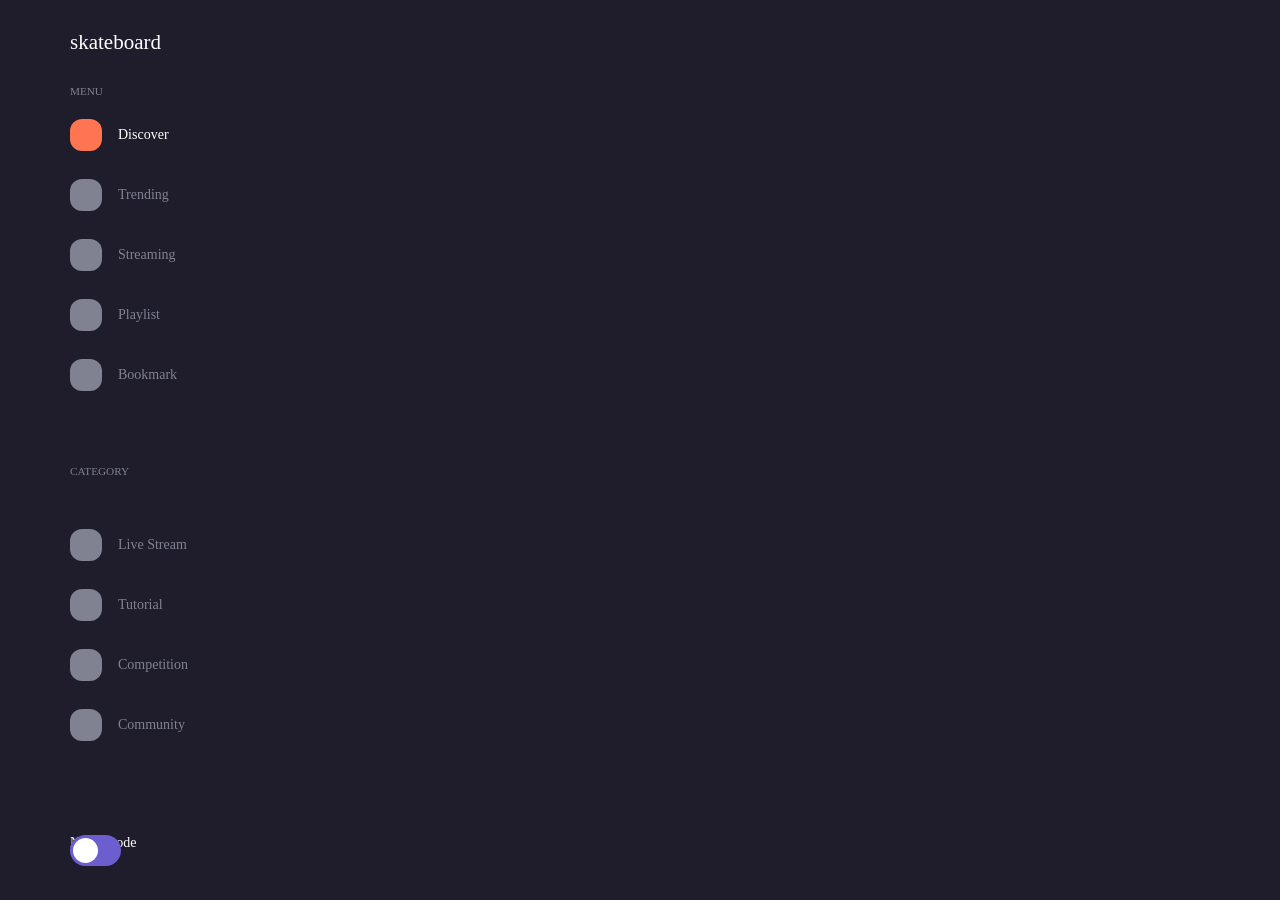
==== practic/index.html @ 8cd73511 "first commit" ====
<!DOCTYPE html>
<html lang="en">
<head>
    <meta charset="UTF-8">
    <meta name="viewport" content="width=device-width, initial-scale=1.0">
    <title>Document</title>
    <link rel="stylesheet" href="style.css">
</head>
<body>
    <div class="page">
        <div class="content">
            <div class="sidebar">
                <div class="sidebar__header">
                    <p>skateboard</p>
                </div>
                <div class="sidebar__list">
                    <div class="list">
                        <div class="list__header"><p>MENU</p></div>
                        <div class="list__bottom">
                            <div class="list__square">
                                <div class="bottom__square highlight"></div>
                                <div class="bottom__square"></div>
                                <div class="bottom__square"></div>
                                <div class="bottom__square"></div>
                                <div class="bottom__square"></div>
                            </div>
                            <ul class="bottom">
                                <dd class="bottom_highlight">Discover</dd>
                                <dd>Trending</dd>
                                <dd>Streaming</dd>
                                <dd>Playlist</dd>
                                <dd>Bookmark</dd>
                            </ul>
                        </div>
                        <div> <div class="list__line"></div></div>
                    </div>
                    <div class="list">
                        <div class="list__header"><p>CATEGORY</p></div>
                        <div class="list__bottom">
                            <div class="list__square">
                                <div class="bottom__square"></div>
                                <div class="bottom__square"></div>
                                <div class="bottom__square"></div>
                                <div class="bottom__square"></div>
                            </div>
                            <ul class="bottom">
                                <dd>Live Stream</dd>
                                <dd>Tutorial</dd>
                                <dd>Competition</dd>
                                <dd>Community</dd>
                            </ul>
                        </div>
                        <div></div>
                    </div>
                </div>
                <div class="sidebar__bottom">
                    <div class = 'toggle-switch'>
                        <label>
                            <input type = 'checkbox'>
                            <span class = 'slider'></span>
                        </label>
                    </div>
                    <div class="bottom__text">
                        <p>Night mode</p>
                    </div>
                </div>
            </div>
            <div class="mainContent">
            </div>
        </div>
    </div>
</body>
</html>
---- practic/style.css ----
*{
    box-sizing: border-box;
    margin: 0;
    padding: 0;
}

html{
    font-size: 14px;
}

body{
    background-color: #1F1D2B;
    color: white;
    font-family: Poppins;
}

.page{
    width: 100%;
    max-width: 1200px;
    margin-inline: auto;
    padding-inline: 30px;
    margin-top: 30px;
    
}

.content{
    display: grid;
    grid-template-columns: 160px 940px;
    column-gap: 100px;
}

.sidebar{
    width: 160px;
    display: grid;
    grid-template-rows: 1fr 720px 1fr;
    row-gap: 30px;
}

.sidebar__header{
    font-size: 1.5rem;
}

.sidebar__list{
    display: grid;
    grid-template-rows: 340px 340px;
    row-gap: 40px;
}

.list{
    display: grid;
    grid-template-rows: 20px 300px 20px;
    
}

.list__header{
    color: #808191;
    font-size: 0.8rem;
}

.list__bottom{
    display: flex;
    flex-direction: row;
    align-items: center;
    gap: 16px;
}

.bottom{
    display: flex;
    flex-direction: column;
    gap: 44px;
    color: #808191;
}

.list__square{
    display: flex;
    flex-direction: column;
    gap: 28px;
}

dd{
    height: 16px;
}

.bottom__square{
    width: 32px;
    height: 32px;
    background-color: #808191;
    border-radius: 12px;
}

.highlight{
    background-color:#FF7551 ;
}

.bottom_highlight{
    color: white;
}

.list__line{
    width: 20px;
    border-color: #808191 20px;
}

.sidebar__bottom{
    display: flex;
    flex-direction: column;
}

:root {
    --light: #6C5ECF;
    --dark:#FFFF;
    --link: #FFFF;
    --link-hover: #FFFF;
}
.toggle-switch {
    position: relative;
    width: 51px;
}
  
label {
    position: absolute;
    width: 100%;
    height: 31px;
    background-color: var(--light);
    border-radius: 40px;
    cursor: pointer;
}
  
input {
    position: absolute;
    display: none;
}
  
.slider {
    position: absolute;
    width: 100%;
    height: 100%;
    border-radius: 40px;
    transition: 0.3s;
}
  
input:checked ~ .slider {
    background-color: var(--light);
}
  
.slider::before {
    content: "";
    position: absolute;
    top: 3px;
    left: 3px;
    width: 25px;
    height: 25px;
    border-radius: 50%;
    background-color: var(--dark);
    transition: 0.3s;
}
  
input:checked ~ .slider::before {
    transform: translateX(20px);
    background-color: var(--dark);
    box-shadow: none;
}
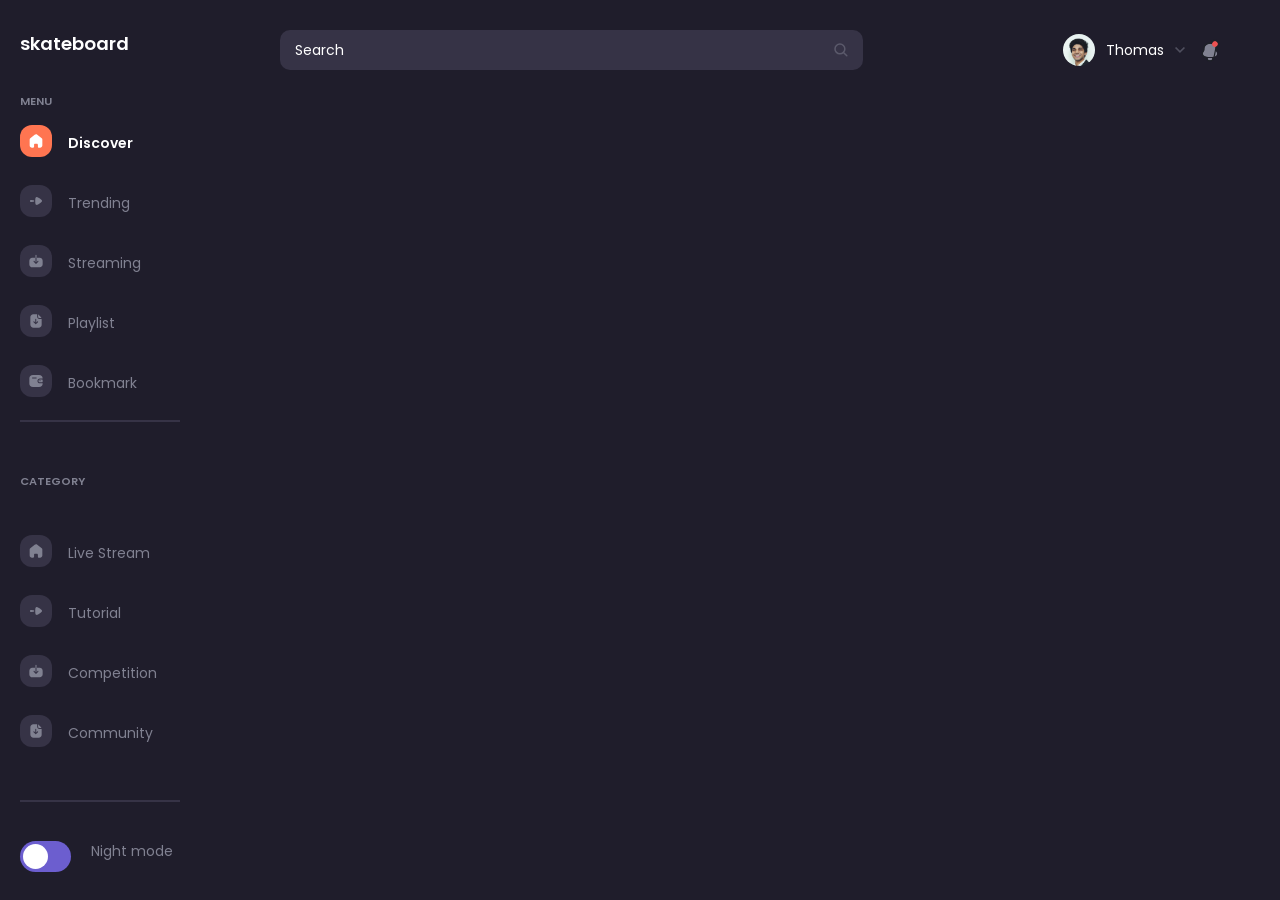
==== commit 94ab2a69: "update" ====
--- a/practic/index.html
+++ b/practic/index.html
@@ -5,6 +5,7 @@
     <meta name="viewport" content="width=device-width, initial-scale=1.0">
     <title>Document</title>
     <link rel="stylesheet" href="style.css">
+    
 </head>
 <body>
     <div class="page">
@@ -18,11 +19,26 @@
                         <div class="list__header"><p>MENU</p></div>
                         <div class="list__bottom">
                             <div class="list__square">
-                                <div class="bottom__square highlight"></div>
-                                <div class="bottom__square"></div>
-                                <div class="bottom__square"></div>
-                                <div class="bottom__square"></div>
-                                <div class="bottom__square"></div>
+                                <div class="bottom__square highlight">
+                                    <svg xmlns="http://www.w3.org/2000/svg" width="16" height="16" viewBox="0 0 16 16" fill="none">
+                                    <path d="M6.09299 13.8495V11.811C6.09299 11.2906 6.51792 10.8688 7.04209 10.8688L8.95821 10.8688C9.20993 10.8688 9.45134 10.968 9.62933 11.1447C9.80732 11.3214 9.90731 11.5611 9.90731 11.811V13.8495C9.90572 14.0658 9.99118 14.2738 10.1447 14.4273C10.2983 14.5809 10.5072 14.6672 10.7251 14.6672H12.0324C12.6429 14.6688 13.229 14.4291 13.6612 14.0011C14.0935 13.5731 14.3365 12.9919 14.3365 12.3858V6.57847C14.3365 6.08887 14.1178 5.62445 13.7395 5.31034L9.29248 1.78447C8.51891 1.16627 7.41054 1.18623 6.66006 1.83188L2.31447 5.31034C1.91829 5.61519 1.6815 6.08098 1.6698 6.57847V12.3799C1.6698 13.6431 2.70139 14.6672 3.97392 14.6672H5.25133C5.70395 14.6672 6.0718 14.3047 6.07508 13.8554L6.09299 13.8495Z" fill="white"/>
+                                    </svg></div>
+                                <div class="bottom__square">
+                                    <svg xmlns="http://www.w3.org/2000/svg" width="12" height="8" viewBox="0 0 12 8" fill="none">
+                                        <path fill-rule="evenodd" clip-rule="evenodd" d="M5.22647 4.0048L5.22748 4.24087C5.23559 5.17719 5.29203 6.01257 5.38937 6.54198C5.38937 6.55153 5.49556 7.07659 5.56319 7.25136C5.66937 7.50398 5.86137 7.71841 6.10209 7.85426C6.29482 7.9512 6.497 8.0004 6.70863 8.0004C6.87499 7.99269 7.14935 7.90897 7.34517 7.83878L7.50789 7.77642C8.5857 7.34829 10.646 5.94936 11.4351 5.09384L11.4933 5.03404L11.7529 4.75384C11.9166 4.53941 12.0031 4.27725 12.0031 3.99526C12.0031 3.74264 11.926 3.49002 11.7718 3.28588C11.7257 3.21973 11.6513 3.13488 11.5852 3.06319L11.3324 2.79866C10.4628 1.91754 8.57988 0.681617 7.60389 0.272106C7.60389 0.263294 6.99736 0.00994327 6.70863 0.000396729L6.67009 0.000396729C6.22718 0.000396729 5.81337 0.253013 5.60174 0.661311C5.54392 0.772932 5.48846 0.991585 5.44628 1.18362L5.37047 1.5462C5.28392 2.12928 5.22647 3.02371 5.22647 4.0048ZM1.00528 2.98817C0.451835 2.98817 0.00311279 3.44126 0.00311279 4.0001C0.00311279 4.55894 0.451835 5.01204 1.00528 5.01204L3.47143 4.79393C3.90561 4.79393 4.25761 4.43924 4.25761 4.0001C4.25761 3.5617 3.90561 3.20627 3.47143 3.20627L1.00528 2.98817Z" fill="#808191"/>
+                                    </svg>
+                                </div>
+                                <div class="bottom__square">
+                                    <svg xmlns="http://www.w3.org/2000/svg" width="16" height="16" viewBox="0 0 16 16" fill="none">
+                                        <path d="M7.48696 4.86051V2.18783C7.48696 1.90364 7.71362 1.66682 8.00029 1.66682C8.25696 1.66682 8.47441 1.86582 8.50887 2.11788L8.51362 2.18783V4.86051L11.7002 4.86071C13.2869 4.86071 14.5905 6.16001 14.6636 7.78043L14.6669 7.92422V11.2838C14.6669 12.9155 13.4087 14.255 11.8456 14.3302L11.7069 14.3335L4.29356 14.3335C2.70689 14.3335 1.40962 13.0407 1.33678 11.4143L1.33356 11.27L1.33356 7.91733C1.33356 6.28556 2.5855 4.93963 4.14822 4.86406L4.28689 4.86071L7.48689 4.86071V9.12897L6.42022 8.02748C6.22022 7.82095 5.89356 7.82095 5.69356 8.02748C5.59356 8.13075 5.54689 8.26843 5.54689 8.40612C5.54689 8.51076 5.57676 8.61981 5.6399 8.71211L5.69356 8.77787L7.63356 10.7881C7.72689 10.8913 7.86022 10.9464 8.00022 10.9464C8.11133 10.9464 8.22245 10.9082 8.31041 10.8357L8.36022 10.7881L10.3002 8.77787C10.5002 8.57134 10.5002 8.23401 10.3002 8.02748C10.1184 7.83973 9.8319 7.82266 9.63105 7.97628L9.57356 8.02748L8.51356 9.12897V4.86071L7.48696 4.86051Z" fill="#808191"/>
+                                        </svg>
+                                </div>
+                                <div class="bottom__square"><svg xmlns="http://www.w3.org/2000/svg" width="16" height="16" viewBox="0 0 16 16" fill="none">
+                                    <path fill-rule="evenodd" clip-rule="evenodd" d="M8.10546 11.094L9.99985 9.18069C10.1913 8.98069 10.1913 8.66736 9.99325 8.47403C9.80183 8.28069 9.4916 8.28069 9.30018 8.47403L8.25067 9.54069V6.32736C8.25067 6.04736 8.03285 5.82736 7.76222 5.82736C7.4916 5.82736 7.26717 6.04736 7.26717 6.32736V9.54069L6.21767 8.47403C6.02625 8.28069 5.71602 8.28069 5.5246 8.47403C5.33318 8.66736 5.33318 8.98069 5.5246 9.18069L7.41239 11.094C7.45859 11.1407 7.5114 11.174 7.5708 11.2007C7.63021 11.2274 7.69622 11.2407 7.76222 11.2407C7.82823 11.2407 7.88764 11.2274 7.94704 11.2007C8.00645 11.174 8.05925 11.1407 8.10546 11.094ZM12.8885 6.01777C13.0437 6.01598 13.2126 6.01403 13.3661 6.01403C13.5377 6.01403 13.6698 6.14736 13.6698 6.31403V11.674C13.6698 13.3274 12.3364 14.6674 10.6995 14.6674L5.45194 14.6674C3.72917 14.6674 2.33643 13.2607 2.33643 11.5274V4.3407C2.33643 2.68736 3.66316 1.33403 5.31332 1.33403L8.83808 1.33403C9.00309 1.33403 9.14171 1.47403 9.14171 1.6407V3.78736C9.14171 5.00736 10.1318 6.00736 11.3463 6.01403C11.6253 6.01403 11.8749 6.01615 12.0928 6.01799C12.2616 6.01943 12.4114 6.0207 12.541 6.0207C12.635 6.0207 12.7568 6.01929 12.8885 6.01777ZM13.0728 5.04477C12.5309 5.04677 11.8913 5.04477 11.4313 5.0401C10.7012 5.0401 10.0999 4.43277 10.0999 3.69543V1.9381C10.0999 1.65077 10.4451 1.5081 10.6418 1.71543C11.1503 2.24899 11.9289 3.06679 12.5868 3.7578C12.8529 4.03726 13.0992 4.29598 13.2999 4.50677C13.4926 4.70877 13.3514 5.0441 13.0728 5.04477Z" fill="#808191"/>
+                                    </svg></div>
+                                <div class="bottom__square"><svg xmlns="http://www.w3.org/2000/svg" width="16" height="16" viewBox="0 0 16 16" fill="none">
+                                    <path fill-rule="evenodd" clip-rule="evenodd" d="M11.8461 5.58767L14.6669 5.58767C14.6669 3.32286 13.3099 1.9998 11.0106 1.9998L4.98985 1.9998C2.69059 1.9998 1.33356 3.32286 1.33356 5.55878V10.4408C1.33356 12.6767 2.69059 13.9998 4.98985 13.9998L11.0106 13.9998C13.3099 13.9998 14.6669 12.6767 14.6669 10.4408V10.2328L11.8461 10.2328C10.537 10.2328 9.47578 9.19815 9.47578 7.9218C9.47578 6.64546 10.537 5.61078 11.8461 5.61078V5.58767ZM11.8449 6.58144L14.1679 6.58144C14.4428 6.58144 14.6656 6.79872 14.6656 7.06675V8.7538C14.6624 9.02053 14.4414 9.236 14.1679 9.23912L11.8982 9.23912C11.2355 9.24781 10.656 8.80541 10.5056 8.17604C10.4304 7.78536 10.536 7.38221 10.7944 7.07464C11.0527 6.76707 11.4372 6.58654 11.8449 6.58144ZM11.9486 8.35523H12.1679C12.4493 8.35523 12.6775 8.13277 12.6775 7.85836C12.6775 7.58394 12.4493 7.36149 12.1679 7.36149H11.9486C11.814 7.35994 11.6844 7.411 11.5886 7.50326C11.4929 7.59553 11.439 7.72133 11.439 7.85258C11.439 8.12794 11.6662 8.35206 11.9486 8.35523ZM4.49307 5.58804L8.25603 5.58804C8.53749 5.58804 8.76566 5.36559 8.76566 5.09117C8.76566 4.81676 8.53749 4.5943 8.25603 4.5943L4.49307 4.5943C4.21391 4.59428 3.98668 4.81324 3.98344 5.08539C3.98342 5.36076 4.21065 5.58488 4.49307 5.58804Z" fill="#808191"/>
+                                    </svg></div>
                             </div>
                             <ul class="bottom">
                                 <dd class="bottom_highlight">Discover</dd>
@@ -32,16 +48,25 @@
                                 <dd>Bookmark</dd>
                             </ul>
                         </div>
-                        <div> <div class="list__line"></div></div>
+                        <div><!-- line -->
+                            <div><hr color="#363346"></div></div>
                     </div>
-                    <div class="list">
+                    <div class="list lower">
                         <div class="list__header"><p>CATEGORY</p></div>
                         <div class="list__bottom">
                             <div class="list__square">
-                                <div class="bottom__square"></div>
-                                <div class="bottom__square"></div>
-                                <div class="bottom__square"></div>
-                                <div class="bottom__square"></div>
+                                <div class="bottom__square"><svg xmlns="http://www.w3.org/2000/svg" width="16" height="16" viewBox="0 0 16 16" fill="none">
+                                    <path d="M6.09299 13.8495V11.811C6.09299 11.2906 6.51792 10.8688 7.04209 10.8688L8.95821 10.8688C9.20993 10.8688 9.45134 10.968 9.62933 11.1447C9.80732 11.3214 9.90731 11.5611 9.90731 11.811V13.8495C9.90572 14.0658 9.99118 14.2738 10.1447 14.4274C10.2983 14.5809 10.5072 14.6672 10.7251 14.6672H12.0324C12.6429 14.6688 13.229 14.4291 13.6612 14.0011C14.0935 13.5731 14.3365 12.9919 14.3365 12.3858V6.57848C14.3365 6.08888 14.1178 5.62447 13.7395 5.31035L9.29248 1.78448C8.51891 1.16628 7.41054 1.18624 6.66006 1.83189L2.31447 5.31035C1.91829 5.61521 1.6815 6.081 1.6698 6.57848V12.3799C1.6698 13.6431 2.70139 14.6672 3.97392 14.6672H5.25133C5.70395 14.6672 6.0718 14.3047 6.07508 13.8554L6.09299 13.8495Z" fill="#808191"/>
+                                    </svg></div>
+                                <div class="bottom__square"><svg xmlns="http://www.w3.org/2000/svg" width="12" height="8" viewBox="0 0 12 8" fill="none">
+                                    <path fill-rule="evenodd" clip-rule="evenodd" d="M5.22647 4.00481L5.22748 4.24087C5.23559 5.17719 5.29203 6.01258 5.38937 6.54199C5.38937 6.55153 5.49556 7.07659 5.56319 7.25137C5.66937 7.50398 5.86137 7.71841 6.10209 7.85427C6.29482 7.9512 6.497 8.0004 6.70863 8.0004C6.87499 7.99269 7.14935 7.90898 7.34517 7.83879L7.50789 7.77643C8.5857 7.3483 10.646 5.94937 11.4351 5.09385L11.4933 5.03405L11.7529 4.75385C11.9166 4.53942 12.0031 4.27725 12.0031 3.99526C12.0031 3.74265 11.926 3.49003 11.7718 3.28588C11.7257 3.21974 11.6513 3.13489 11.5852 3.0632L11.3324 2.79866C10.4628 1.91755 8.57988 0.681625 7.60389 0.272114C7.60389 0.263301 6.99736 0.0099509 6.70863 0.000404358L6.67009 0.000404358C6.22718 0.000404358 5.81337 0.25302 5.60174 0.661319C5.54392 0.77294 5.48846 0.991592 5.44628 1.18362L5.37047 1.54621C5.28392 2.12928 5.22647 3.02372 5.22647 4.00481ZM1.00528 2.98818C0.451835 2.98818 0.00311279 3.44127 0.00311279 4.00011C0.00311279 4.55895 0.451835 5.01204 1.00528 5.01204L3.47143 4.79394C3.90561 4.79394 4.25761 4.43925 4.25761 4.00011C4.25761 3.5617 3.90561 3.20628 3.47143 3.20628L1.00528 2.98818Z" fill="#808191"/>
+                                    </svg></div>
+                                <div class="bottom__square"><svg xmlns="http://www.w3.org/2000/svg" width="16" height="16" viewBox="0 0 16 16" fill="none">
+                                    <path d="M7.48696 4.86051V2.18783C7.48696 1.90364 7.71362 1.66682 8.00029 1.66682C8.25696 1.66682 8.47441 1.86582 8.50887 2.11788L8.51362 2.18783V4.86051L11.7002 4.86071C13.2869 4.86071 14.5905 6.16001 14.6636 7.78043L14.6669 7.92422V11.2838C14.6669 12.9155 13.4087 14.255 11.8456 14.3302L11.7069 14.3335L4.29356 14.3335C2.70689 14.3335 1.40962 13.0407 1.33678 11.4143L1.33356 11.27L1.33356 7.91733C1.33356 6.28556 2.5855 4.93963 4.14822 4.86406L4.28689 4.86071L7.48689 4.86071V9.12897L6.42022 8.02748C6.22022 7.82095 5.89356 7.82095 5.69356 8.02748C5.59356 8.13075 5.54689 8.26843 5.54689 8.40612C5.54689 8.51076 5.57676 8.61981 5.6399 8.71211L5.69356 8.77787L7.63356 10.7881C7.72689 10.8913 7.86022 10.9464 8.00022 10.9464C8.11133 10.9464 8.22245 10.9082 8.31041 10.8357L8.36022 10.7881L10.3002 8.77787C10.5002 8.57134 10.5002 8.23401 10.3002 8.02748C10.1184 7.83973 9.8319 7.82266 9.63105 7.97628L9.57356 8.02748L8.51356 9.12897V4.86071L7.48696 4.86051Z" fill="#808191"/>
+                                    </svg></div>
+                                <div class="bottom__square"><svg xmlns="http://www.w3.org/2000/svg" width="16" height="16" viewBox="0 0 16 16" fill="none">
+                                    <path fill-rule="evenodd" clip-rule="evenodd" d="M8.10546 11.094L9.99985 9.18069C10.1913 8.98069 10.1913 8.66736 9.99325 8.47403C9.80183 8.28069 9.4916 8.28069 9.30018 8.47403L8.25067 9.54069V6.32736C8.25067 6.04736 8.03285 5.82736 7.76222 5.82736C7.4916 5.82736 7.26717 6.04736 7.26717 6.32736V9.54069L6.21767 8.47403C6.02625 8.28069 5.71602 8.28069 5.5246 8.47403C5.33318 8.66736 5.33318 8.98069 5.5246 9.18069L7.41239 11.094C7.45859 11.1407 7.5114 11.174 7.5708 11.2007C7.63021 11.2274 7.69622 11.2407 7.76222 11.2407C7.82823 11.2407 7.88764 11.2274 7.94704 11.2007C8.00645 11.174 8.05925 11.1407 8.10546 11.094ZM12.8885 6.01777C13.0437 6.01598 13.2126 6.01403 13.3661 6.01403C13.5377 6.01403 13.6698 6.14736 13.6698 6.31403V11.674C13.6698 13.3274 12.3364 14.6674 10.6995 14.6674L5.45194 14.6674C3.72917 14.6674 2.33643 13.2607 2.33643 11.5274V4.3407C2.33643 2.68736 3.66316 1.33403 5.31332 1.33403L8.83808 1.33403C9.00309 1.33403 9.14171 1.47403 9.14171 1.6407V3.78736C9.14171 5.00736 10.1318 6.00736 11.3463 6.01403C11.6253 6.01403 11.8749 6.01615 12.0928 6.01799C12.2616 6.01943 12.4114 6.0207 12.541 6.0207C12.635 6.0207 12.7568 6.01929 12.8885 6.01777ZM13.0728 5.04477C12.5309 5.04677 11.8913 5.04477 11.4313 5.0401C10.7012 5.0401 10.0999 4.43277 10.0999 3.69543V1.9381C10.0999 1.65077 10.4451 1.5081 10.6418 1.71543C11.1503 2.24899 11.9289 3.06679 12.5868 3.7578C12.8529 4.03726 13.0992 4.29598 13.2999 4.50677C13.4926 4.70877 13.3514 5.0441 13.0728 5.04477Z" fill="#808191"/>
+                                    </svg></div>
                             </div>
                             <ul class="bottom">
                                 <dd>Live Stream</dd>
@@ -50,7 +75,10 @@
                                 <dd>Community</dd>
                             </ul>
                         </div>
-                        <div></div>
+                        <div>
+                            <!-- line -->
+                            <div><hr color="#363346"></div>
+                        </div>
                     </div>
                 </div>
                 <div class="sidebar__bottom">
@@ -66,6 +94,51 @@
                 </div>
             </div>
             <div class="mainContent">
+                <header>
+                    <div class="header__search">
+                        <p>Search</p>
+                        <svg xmlns="http://www.w3.org/2000/svg" width="14" height="14" viewBox="0 0 14 14" fill="none">
+                            <g opacity="0.5">
+                              <path fill-rule="evenodd" clip-rule="evenodd" d="M5.91314 10.8263C8.6266 10.8263 10.8263 8.6266 10.8263 5.91314C10.8263 3.19969 8.6266 1 5.91314 1C3.19969 1 1 3.19969 1 5.91314C1 8.6266 3.19969 10.8263 5.91314 10.8263Z" stroke="#808191" stroke-width="1.5" stroke-linecap="round" stroke-linejoin="round"/>
+                              <path d="M9.7193 9.71889L12.8074 12.807" stroke="#808191" stroke-width="1.5" stroke-linecap="round" stroke-linejoin="round"/>
+                            </g>
+                        </svg>
+                    </div>
+                    <div class="header__profile">
+                        <svg class="header__face" xmlns="http://www.w3.org/2000/svg" xmlns:xlink="http://www.w3.org/1999/xlink" width="32" height="32" viewBox="0 0 32 32" fill="none">
+                            <path d="M0 0H33V32H0V0Z" fill="url(#pattern0)"/>
+                            <defs>
+                            <pattern id="pattern0" patternContentUnits="objectBoundingBox" width="1" height="1">
+                            <use xlink:href="#image0_43_83" transform="matrix(0.0045483 0 0 0.00469043 -1.6072 -0.25)"/>
+                            </pattern>
+                            <image id="image0_43_83" width="800" height="533" xlink:href="[data-uri]"/>
+                            </defs>
+                        </svg>
+
+                        <div class="profile__name">
+
+                            <p>Thomas</p>
+    
+                            <svg xmlns="http://www.w3.org/2000/svg" width="20" height="20" viewBox="0 0 20 20" fill="none">
+                                <g opacity="0.5">
+                                <path d="M9.99997 13.0942L15.0083 8.08584L13.8308 6.90668L9.99997 10.74L6.16997 6.90668L4.99164 8.08501L9.99997 13.0942Z" fill="#808191"/>
+                                </g>
+                            </svg>
+
+                        </div>
+
+                        <svg width="19" height="23" viewBox="0 0 19 23" fill="none" xmlns="http://www.w3.org/2000/svg">
+                            <path d="M14.5892 10.3303C14.5892 11.3769 14.8659 11.9938 15.4746 12.7047C15.9359 13.2284 16.0834 13.9007 16.0834 14.63C16.0834 15.3585 15.844 16.0501 15.3645 16.6116C14.7367 17.2847 13.8513 17.7144 12.9477 17.7891C11.6383 17.9008 10.3281 17.9948 9.00043 17.9948C7.67197 17.9948 6.36256 17.9385 5.05315 17.7891C4.14873 17.7144 3.26337 17.2847 2.63641 16.6116C2.15687 16.0501 1.91669 15.3585 1.91669 14.63C1.91669 13.9007 2.06494 13.2284 2.52543 12.7047C3.15322 11.9938 3.41162 11.3769 3.41162 10.3303V9.97525C3.41162 8.57361 3.76113 7.65709 4.48085 6.75988C5.55091 5.45141 7.26615 4.66666 8.96316 4.66666H9.0377C10.7712 4.66666 12.5419 5.48918 13.5937 6.85388C14.2762 7.73263 14.5892 8.61054 14.5892 9.97525V10.3303Z" fill="#808191"/>
+                            <path d="M6.5614 19.7174C6.5614 19.2977 6.94652 19.1055 7.30266 19.0233C7.71925 18.9351 10.2577 18.9351 10.6743 19.0233C11.0305 19.1055 11.4156 19.2977 11.4156 19.7174C11.3949 20.1169 11.1605 20.4711 10.8367 20.696C10.4168 21.0233 9.92397 21.2306 9.40882 21.3053C9.12391 21.3423 8.84397 21.3431 8.569 21.3053C8.05302 21.2306 7.56023 21.0233 7.14115 20.6952C6.81649 20.4711 6.58211 20.1169 6.5614 19.7174Z" fill="#808191"/>
+                            <path d="M17 5C17 6.65685 15.6569 8 14 8C12.3432 8 11 6.65685 11 5C11 3.34315 12.3432 2 14 2C15.6569 2 17 3.34315 17 5Z" fill="#EC5252"/>
+                            <path d="M15.0308 8.45025C16.5167 8.00697 17.6 6.62999 17.6 5C17.6 3.01177 15.9882 1.4 14 1.4C12.2743 1.4 10.8321 2.61431 10.4814 4.23511C10.0063 4.12431 9.52062 4.06666 9.0377 4.06666H8.96316C7.0932 4.06666 5.2048 4.92685 4.01639 6.38005L4.01637 6.38003L4.01282 6.38444C3.20386 7.39291 2.81162 8.44334 2.81162 9.97525V10.3303C2.81162 10.8034 2.75329 11.1422 2.64357 11.4289C2.53393 11.7155 2.35902 11.9867 2.07569 12.3075L2.07483 12.3085C1.47903 12.9861 1.31669 13.8274 1.31669 14.63C1.31669 15.4939 1.6031 16.3256 2.18016 17.0013L2.18855 17.0111L2.19736 17.0205C2.92314 17.7998 3.94306 18.297 4.9941 18.3863C5.6099 18.4564 6.22479 18.5062 6.84038 18.5395C6.7013 18.5946 6.55796 18.6696 6.42745 18.7723C6.16885 18.9758 5.9614 19.292 5.9614 19.7174V19.7329L5.96221 19.7484C5.99393 20.3605 6.34427 20.868 6.7849 21.1782C7.28452 21.5656 7.87038 21.8104 8.48303 21.8992L8.48736 21.8998C8.81857 21.9452 9.15202 21.9436 9.48594 21.9004L9.48595 21.9004L9.49492 21.8991C10.1073 21.8103 10.693 21.5652 11.1931 21.1789C11.6322 20.8684 11.983 20.361 12.0148 19.7484L12.0156 19.7329V19.7174C12.0156 19.292 11.8081 18.9758 11.5495 18.7723C11.4094 18.662 11.2545 18.5837 11.1059 18.5276C11.7412 18.4902 12.3719 18.4404 12.9984 18.387M15.0308 8.45025L12.9984 18.387M15.0308 8.45025C15.1378 8.9059 15.1892 9.40563 15.1892 9.97525V10.3303C15.1892 10.7989 15.2509 11.1376 15.3629 11.4261C15.4752 11.7152 15.6515 11.9884 15.9279 12.3115L15.0308 8.45025ZM12.9984 18.387C12.998 18.387 12.9976 18.3871 12.9972 18.3871L12.9477 17.7892L12.9987 18.387C12.9986 18.387 12.9985 18.387 12.9984 18.387Z" stroke="#1E2127" stroke-width="1.2"/>
+                        </svg>
+                            
+                    </div>
+                </header>
+                <div class="imgContent">
+
+                </div>
             </div>
         </div>
     </div>
--- a/practic/style.css
+++ b/practic/style.css
@@ -1,7 +1,10 @@
+@import url('https://fonts.googleapis.com/css2?family=Poppins:wght@400;600&display=swap');
+
 *{
     box-sizing: border-box;
     margin: 0;
     padding: 0;
+
 }
 
 html{
@@ -17,10 +20,8 @@
 .page{
     width: 100%;
     max-width: 1200px;
-    margin-inline: auto;
-    padding-inline: 30px;
+    margin-inline: 20px;
     margin-top: 30px;
-    
 }
 
 .content{
@@ -34,10 +35,11 @@
     display: grid;
     grid-template-rows: 1fr 720px 1fr;
     row-gap: 30px;
+    font-weight: 600;
 }
 
 .sidebar__header{
-    font-size: 1.5rem;
+    font-size: 1.3rem;
 }
 
 .sidebar__list{
@@ -49,7 +51,7 @@
 .list{
     display: grid;
     grid-template-rows: 20px 300px 20px;
-    
+    align-items: center;
 }
 
 .list__header{
@@ -69,6 +71,7 @@
     flex-direction: column;
     gap: 44px;
     color: #808191;
+    font-weight: 400;
 }
 
 .list__square{
@@ -79,13 +82,17 @@
 
 dd{
     height: 16px;
+    font-weight: 400;
 }
 
 .bottom__square{
     width: 32px;
     height: 32px;
-    background-color: #808191;
+    background-color: #363346;
     border-radius: 12px;
+    display: flex;
+    align-items: center;
+    justify-content: space-around;
 }
 
 .highlight{
@@ -94,6 +101,7 @@
 
 .bottom_highlight{
     color: white;
+    font-weight: 600;
 }
 
 .list__line{
@@ -102,8 +110,9 @@
 }
 
 .sidebar__bottom{
-    display: flex;
-    flex-direction: column;
+    height: 31px;
+    display: flex;
+    column-gap: 20px;
 }
 
 :root {
@@ -160,4 +169,56 @@
     background-color: var(--dark);
     box-shadow: none;
 }
-  +
+.bottom__text{
+    font-weight: 400;
+    color: #808191;
+    height: 14px;
+}
+
+.bottom__line{
+    color: #808191;
+}
+
+.mainContent{
+    display: grid;
+    grid-template-rows: 40px auto;
+    column-gap: 40px;
+}
+
+header{
+    height: 40px;
+    display: flex;
+    flex-direction: row;
+    justify-content: space-between;
+}
+
+.header__search{
+    background-color: #363346;
+    border-radius: 10px;
+    width: 62%;
+    height: 100%;
+    display: flex;
+    flex-direction: row;
+    align-items: center;
+    justify-content: space-between;
+    padding-left: 15px;
+    padding-right: 15px;
+}
+
+.header__profile{
+    display: flex;
+    flex-direction: row;
+    align-items: center;
+    column-gap: 11px;
+}
+
+.header__face{
+    border-radius: 50%;
+}
+
+.profile__name{
+    display: flex;
+    flex-direction: row;
+    gap: 6px;
+}
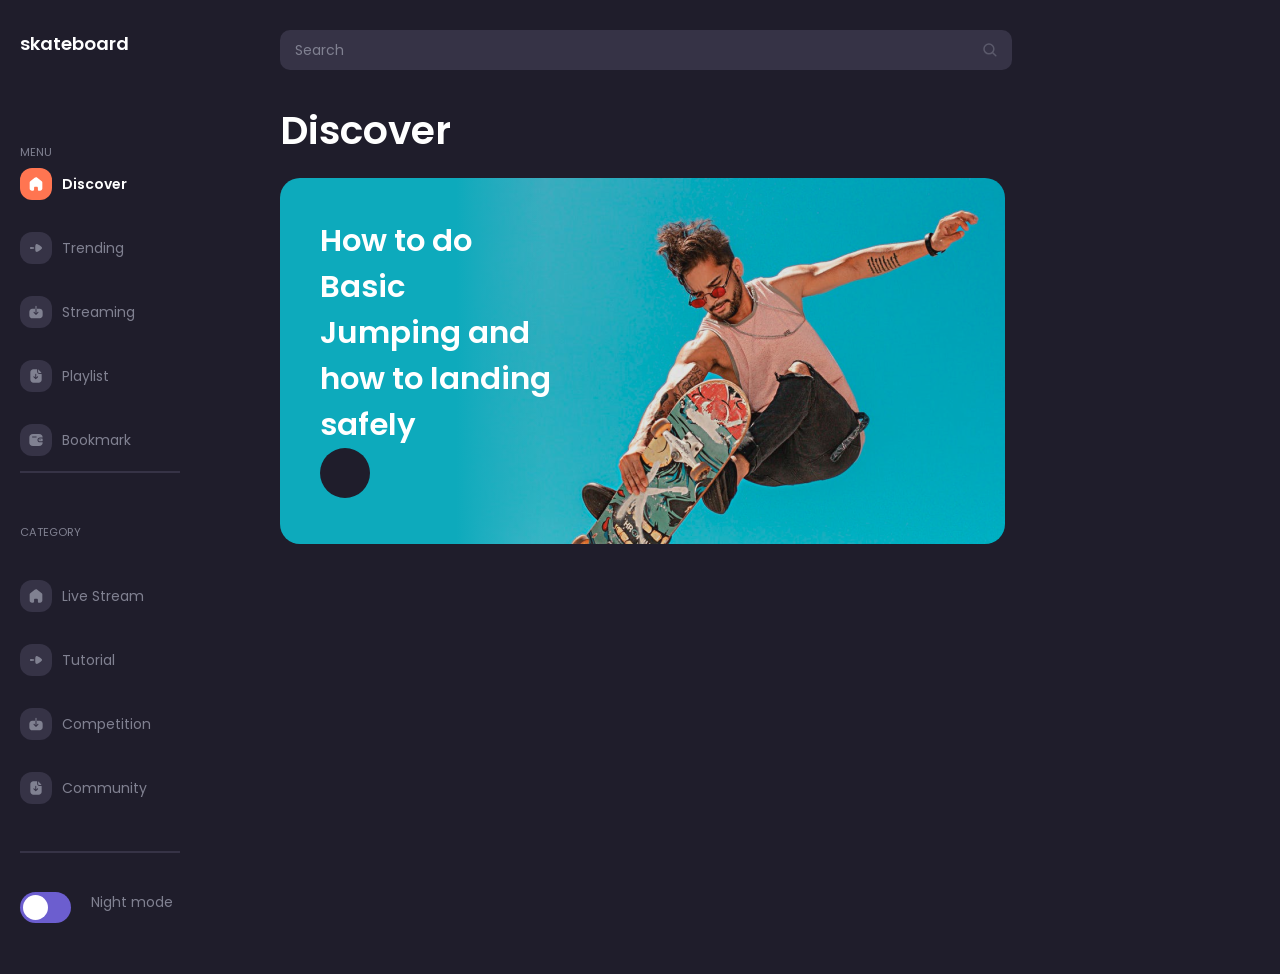
==== commit f9446123: "add card content" ====
--- a/practic/index.html
+++ b/practic/index.html
@@ -12,40 +12,48 @@
         <div class="content">
             <div class="sidebar">
                 <div class="sidebar__header">
-                    <p>skateboard</p>
+                    <p class="text_title">skateboard</p>
                 </div>
                 <div class="sidebar__list">
                     <div class="list">
                         <div class="list__header"><p>MENU</p></div>
                         <div class="list__bottom">
-                            <div class="list__square">
-                                <div class="bottom__square highlight">
+                            <ul class="bottom">
+                                <li class="bottom_square">
+                                    <div class="square highlight">
                                     <svg xmlns="http://www.w3.org/2000/svg" width="16" height="16" viewBox="0 0 16 16" fill="none">
                                     <path d="M6.09299 13.8495V11.811C6.09299 11.2906 6.51792 10.8688 7.04209 10.8688L8.95821 10.8688C9.20993 10.8688 9.45134 10.968 9.62933 11.1447C9.80732 11.3214 9.90731 11.5611 9.90731 11.811V13.8495C9.90572 14.0658 9.99118 14.2738 10.1447 14.4273C10.2983 14.5809 10.5072 14.6672 10.7251 14.6672H12.0324C12.6429 14.6688 13.229 14.4291 13.6612 14.0011C14.0935 13.5731 14.3365 12.9919 14.3365 12.3858V6.57847C14.3365 6.08887 14.1178 5.62445 13.7395 5.31034L9.29248 1.78447C8.51891 1.16627 7.41054 1.18623 6.66006 1.83188L2.31447 5.31034C1.91829 5.61519 1.6815 6.08098 1.6698 6.57847V12.3799C1.6698 13.6431 2.70139 14.6672 3.97392 14.6672H5.25133C5.70395 14.6672 6.0718 14.3047 6.07508 13.8554L6.09299 13.8495Z" fill="white"/>
                                     </svg></div>
-                                <div class="bottom__square">
-                                    <svg xmlns="http://www.w3.org/2000/svg" width="12" height="8" viewBox="0 0 12 8" fill="none">
-                                        <path fill-rule="evenodd" clip-rule="evenodd" d="M5.22647 4.0048L5.22748 4.24087C5.23559 5.17719 5.29203 6.01257 5.38937 6.54198C5.38937 6.55153 5.49556 7.07659 5.56319 7.25136C5.66937 7.50398 5.86137 7.71841 6.10209 7.85426C6.29482 7.9512 6.497 8.0004 6.70863 8.0004C6.87499 7.99269 7.14935 7.90897 7.34517 7.83878L7.50789 7.77642C8.5857 7.34829 10.646 5.94936 11.4351 5.09384L11.4933 5.03404L11.7529 4.75384C11.9166 4.53941 12.0031 4.27725 12.0031 3.99526C12.0031 3.74264 11.926 3.49002 11.7718 3.28588C11.7257 3.21973 11.6513 3.13488 11.5852 3.06319L11.3324 2.79866C10.4628 1.91754 8.57988 0.681617 7.60389 0.272106C7.60389 0.263294 6.99736 0.00994327 6.70863 0.000396729L6.67009 0.000396729C6.22718 0.000396729 5.81337 0.253013 5.60174 0.661311C5.54392 0.772932 5.48846 0.991585 5.44628 1.18362L5.37047 1.5462C5.28392 2.12928 5.22647 3.02371 5.22647 4.0048ZM1.00528 2.98817C0.451835 2.98817 0.00311279 3.44126 0.00311279 4.0001C0.00311279 4.55894 0.451835 5.01204 1.00528 5.01204L3.47143 4.79393C3.90561 4.79393 4.25761 4.43924 4.25761 4.0001C4.25761 3.5617 3.90561 3.20627 3.47143 3.20627L1.00528 2.98817Z" fill="#808191"/>
-                                    </svg>
-                                </div>
-                                <div class="bottom__square">
-                                    <svg xmlns="http://www.w3.org/2000/svg" width="16" height="16" viewBox="0 0 16 16" fill="none">
-                                        <path d="M7.48696 4.86051V2.18783C7.48696 1.90364 7.71362 1.66682 8.00029 1.66682C8.25696 1.66682 8.47441 1.86582 8.50887 2.11788L8.51362 2.18783V4.86051L11.7002 4.86071C13.2869 4.86071 14.5905 6.16001 14.6636 7.78043L14.6669 7.92422V11.2838C14.6669 12.9155 13.4087 14.255 11.8456 14.3302L11.7069 14.3335L4.29356 14.3335C2.70689 14.3335 1.40962 13.0407 1.33678 11.4143L1.33356 11.27L1.33356 7.91733C1.33356 6.28556 2.5855 4.93963 4.14822 4.86406L4.28689 4.86071L7.48689 4.86071V9.12897L6.42022 8.02748C6.22022 7.82095 5.89356 7.82095 5.69356 8.02748C5.59356 8.13075 5.54689 8.26843 5.54689 8.40612C5.54689 8.51076 5.57676 8.61981 5.6399 8.71211L5.69356 8.77787L7.63356 10.7881C7.72689 10.8913 7.86022 10.9464 8.00022 10.9464C8.11133 10.9464 8.22245 10.9082 8.31041 10.8357L8.36022 10.7881L10.3002 8.77787C10.5002 8.57134 10.5002 8.23401 10.3002 8.02748C10.1184 7.83973 9.8319 7.82266 9.63105 7.97628L9.57356 8.02748L8.51356 9.12897V4.86071L7.48696 4.86051Z" fill="#808191"/>
+                                    <p class="text_title">Discover</p>
+                                </li>
+                                <li class="bottom_square">
+                                    <div class="square">
+                                        <svg xmlns="http://www.w3.org/2000/svg" width="12" height="8" viewBox="0 0 12 8" fill="none">
+                                            <path fill-rule="evenodd" clip-rule="evenodd" d="M5.22647 4.0048L5.22748 4.24087C5.23559 5.17719 5.29203 6.01257 5.38937 6.54198C5.38937 6.55153 5.49556 7.07659 5.56319 7.25136C5.66937 7.50398 5.86137 7.71841 6.10209 7.85426C6.29482 7.9512 6.497 8.0004 6.70863 8.0004C6.87499 7.99269 7.14935 7.90897 7.34517 7.83878L7.50789 7.77642C8.5857 7.34829 10.646 5.94936 11.4351 5.09384L11.4933 5.03404L11.7529 4.75384C11.9166 4.53941 12.0031 4.27725 12.0031 3.99526C12.0031 3.74264 11.926 3.49002 11.7718 3.28588C11.7257 3.21973 11.6513 3.13488 11.5852 3.06319L11.3324 2.79866C10.4628 1.91754 8.57988 0.681617 7.60389 0.272106C7.60389 0.263294 6.99736 0.00994327 6.70863 0.000396729L6.67009 0.000396729C6.22718 0.000396729 5.81337 0.253013 5.60174 0.661311C5.54392 0.772932 5.48846 0.991585 5.44628 1.18362L5.37047 1.5462C5.28392 2.12928 5.22647 3.02371 5.22647 4.0048ZM1.00528 2.98817C0.451835 2.98817 0.00311279 3.44126 0.00311279 4.0001C0.00311279 4.55894 0.451835 5.01204 1.00528 5.01204L3.47143 4.79393C3.90561 4.79393 4.25761 4.43924 4.25761 4.0001C4.25761 3.5617 3.90561 3.20627 3.47143 3.20627L1.00528 2.98817Z" fill="#808191"/>
                                         </svg>
-                                </div>
-                                <div class="bottom__square"><svg xmlns="http://www.w3.org/2000/svg" width="16" height="16" viewBox="0 0 16 16" fill="none">
-                                    <path fill-rule="evenodd" clip-rule="evenodd" d="M8.10546 11.094L9.99985 9.18069C10.1913 8.98069 10.1913 8.66736 9.99325 8.47403C9.80183 8.28069 9.4916 8.28069 9.30018 8.47403L8.25067 9.54069V6.32736C8.25067 6.04736 8.03285 5.82736 7.76222 5.82736C7.4916 5.82736 7.26717 6.04736 7.26717 6.32736V9.54069L6.21767 8.47403C6.02625 8.28069 5.71602 8.28069 5.5246 8.47403C5.33318 8.66736 5.33318 8.98069 5.5246 9.18069L7.41239 11.094C7.45859 11.1407 7.5114 11.174 7.5708 11.2007C7.63021 11.2274 7.69622 11.2407 7.76222 11.2407C7.82823 11.2407 7.88764 11.2274 7.94704 11.2007C8.00645 11.174 8.05925 11.1407 8.10546 11.094ZM12.8885 6.01777C13.0437 6.01598 13.2126 6.01403 13.3661 6.01403C13.5377 6.01403 13.6698 6.14736 13.6698 6.31403V11.674C13.6698 13.3274 12.3364 14.6674 10.6995 14.6674L5.45194 14.6674C3.72917 14.6674 2.33643 13.2607 2.33643 11.5274V4.3407C2.33643 2.68736 3.66316 1.33403 5.31332 1.33403L8.83808 1.33403C9.00309 1.33403 9.14171 1.47403 9.14171 1.6407V3.78736C9.14171 5.00736 10.1318 6.00736 11.3463 6.01403C11.6253 6.01403 11.8749 6.01615 12.0928 6.01799C12.2616 6.01943 12.4114 6.0207 12.541 6.0207C12.635 6.0207 12.7568 6.01929 12.8885 6.01777ZM13.0728 5.04477C12.5309 5.04677 11.8913 5.04477 11.4313 5.0401C10.7012 5.0401 10.0999 4.43277 10.0999 3.69543V1.9381C10.0999 1.65077 10.4451 1.5081 10.6418 1.71543C11.1503 2.24899 11.9289 3.06679 12.5868 3.7578C12.8529 4.03726 13.0992 4.29598 13.2999 4.50677C13.4926 4.70877 13.3514 5.0441 13.0728 5.04477Z" fill="#808191"/>
-                                    </svg></div>
-                                <div class="bottom__square"><svg xmlns="http://www.w3.org/2000/svg" width="16" height="16" viewBox="0 0 16 16" fill="none">
-                                    <path fill-rule="evenodd" clip-rule="evenodd" d="M11.8461 5.58767L14.6669 5.58767C14.6669 3.32286 13.3099 1.9998 11.0106 1.9998L4.98985 1.9998C2.69059 1.9998 1.33356 3.32286 1.33356 5.55878V10.4408C1.33356 12.6767 2.69059 13.9998 4.98985 13.9998L11.0106 13.9998C13.3099 13.9998 14.6669 12.6767 14.6669 10.4408V10.2328L11.8461 10.2328C10.537 10.2328 9.47578 9.19815 9.47578 7.9218C9.47578 6.64546 10.537 5.61078 11.8461 5.61078V5.58767ZM11.8449 6.58144L14.1679 6.58144C14.4428 6.58144 14.6656 6.79872 14.6656 7.06675V8.7538C14.6624 9.02053 14.4414 9.236 14.1679 9.23912L11.8982 9.23912C11.2355 9.24781 10.656 8.80541 10.5056 8.17604C10.4304 7.78536 10.536 7.38221 10.7944 7.07464C11.0527 6.76707 11.4372 6.58654 11.8449 6.58144ZM11.9486 8.35523H12.1679C12.4493 8.35523 12.6775 8.13277 12.6775 7.85836C12.6775 7.58394 12.4493 7.36149 12.1679 7.36149H11.9486C11.814 7.35994 11.6844 7.411 11.5886 7.50326C11.4929 7.59553 11.439 7.72133 11.439 7.85258C11.439 8.12794 11.6662 8.35206 11.9486 8.35523ZM4.49307 5.58804L8.25603 5.58804C8.53749 5.58804 8.76566 5.36559 8.76566 5.09117C8.76566 4.81676 8.53749 4.5943 8.25603 4.5943L4.49307 4.5943C4.21391 4.59428 3.98668 4.81324 3.98344 5.08539C3.98342 5.36076 4.21065 5.58488 4.49307 5.58804Z" fill="#808191"/>
-                                    </svg></div>
-                            </div>
-                            <ul class="bottom">
-                                <dd class="bottom_highlight">Discover</dd>
-                                <dd>Trending</dd>
-                                <dd>Streaming</dd>
-                                <dd>Playlist</dd>
-                                <dd>Bookmark</dd>
+                                    </div>
+                                    <p>Trending</p>
+                                </li>
+                                <li class="bottom_square">
+                                    <div class="square">
+                                        <svg xmlns="http://www.w3.org/2000/svg" width="16" height="16" viewBox="0 0 16 16" fill="none">
+                                            <path d="M7.48696 4.86051V2.18783C7.48696 1.90364 7.71362 1.66682 8.00029 1.66682C8.25696 1.66682 8.47441 1.86582 8.50887 2.11788L8.51362 2.18783V4.86051L11.7002 4.86071C13.2869 4.86071 14.5905 6.16001 14.6636 7.78043L14.6669 7.92422V11.2838C14.6669 12.9155 13.4087 14.255 11.8456 14.3302L11.7069 14.3335L4.29356 14.3335C2.70689 14.3335 1.40962 13.0407 1.33678 11.4143L1.33356 11.27L1.33356 7.91733C1.33356 6.28556 2.5855 4.93963 4.14822 4.86406L4.28689 4.86071L7.48689 4.86071V9.12897L6.42022 8.02748C6.22022 7.82095 5.89356 7.82095 5.69356 8.02748C5.59356 8.13075 5.54689 8.26843 5.54689 8.40612C5.54689 8.51076 5.57676 8.61981 5.6399 8.71211L5.69356 8.77787L7.63356 10.7881C7.72689 10.8913 7.86022 10.9464 8.00022 10.9464C8.11133 10.9464 8.22245 10.9082 8.31041 10.8357L8.36022 10.7881L10.3002 8.77787C10.5002 8.57134 10.5002 8.23401 10.3002 8.02748C10.1184 7.83973 9.8319 7.82266 9.63105 7.97628L9.57356 8.02748L8.51356 9.12897V4.86071L7.48696 4.86051Z" fill="#808191"/>
+                                            </svg>
+                                    </div>
+                                    <p>Streaming</p>
+                                </li>
+                                <li class="bottom_square">
+                                    <div class="square"><svg xmlns="http://www.w3.org/2000/svg" width="16" height="16" viewBox="0 0 16 16" fill="none">
+                                        <path fill-rule="evenodd" clip-rule="evenodd" d="M8.10546 11.094L9.99985 9.18069C10.1913 8.98069 10.1913 8.66736 9.99325 8.47403C9.80183 8.28069 9.4916 8.28069 9.30018 8.47403L8.25067 9.54069V6.32736C8.25067 6.04736 8.03285 5.82736 7.76222 5.82736C7.4916 5.82736 7.26717 6.04736 7.26717 6.32736V9.54069L6.21767 8.47403C6.02625 8.28069 5.71602 8.28069 5.5246 8.47403C5.33318 8.66736 5.33318 8.98069 5.5246 9.18069L7.41239 11.094C7.45859 11.1407 7.5114 11.174 7.5708 11.2007C7.63021 11.2274 7.69622 11.2407 7.76222 11.2407C7.82823 11.2407 7.88764 11.2274 7.94704 11.2007C8.00645 11.174 8.05925 11.1407 8.10546 11.094ZM12.8885 6.01777C13.0437 6.01598 13.2126 6.01403 13.3661 6.01403C13.5377 6.01403 13.6698 6.14736 13.6698 6.31403V11.674C13.6698 13.3274 12.3364 14.6674 10.6995 14.6674L5.45194 14.6674C3.72917 14.6674 2.33643 13.2607 2.33643 11.5274V4.3407C2.33643 2.68736 3.66316 1.33403 5.31332 1.33403L8.83808 1.33403C9.00309 1.33403 9.14171 1.47403 9.14171 1.6407V3.78736C9.14171 5.00736 10.1318 6.00736 11.3463 6.01403C11.6253 6.01403 11.8749 6.01615 12.0928 6.01799C12.2616 6.01943 12.4114 6.0207 12.541 6.0207C12.635 6.0207 12.7568 6.01929 12.8885 6.01777ZM13.0728 5.04477C12.5309 5.04677 11.8913 5.04477 11.4313 5.0401C10.7012 5.0401 10.0999 4.43277 10.0999 3.69543V1.9381C10.0999 1.65077 10.4451 1.5081 10.6418 1.71543C11.1503 2.24899 11.9289 3.06679 12.5868 3.7578C12.8529 4.03726 13.0992 4.29598 13.2999 4.50677C13.4926 4.70877 13.3514 5.0441 13.0728 5.04477Z" fill="#808191"/>
+                                        </svg></div>
+                                    <p>Playlist</p>
+                                    </li>
+                                <li class="bottom_square">
+                                    <div class="square"><svg xmlns="http://www.w3.org/2000/svg" width="16" height="16" viewBox="0 0 16 16" fill="none">
+                                        <path fill-rule="evenodd" clip-rule="evenodd" d="M11.8461 5.58767L14.6669 5.58767C14.6669 3.32286 13.3099 1.9998 11.0106 1.9998L4.98985 1.9998C2.69059 1.9998 1.33356 3.32286 1.33356 5.55878V10.4408C1.33356 12.6767 2.69059 13.9998 4.98985 13.9998L11.0106 13.9998C13.3099 13.9998 14.6669 12.6767 14.6669 10.4408V10.2328L11.8461 10.2328C10.537 10.2328 9.47578 9.19815 9.47578 7.9218C9.47578 6.64546 10.537 5.61078 11.8461 5.61078V5.58767ZM11.8449 6.58144L14.1679 6.58144C14.4428 6.58144 14.6656 6.79872 14.6656 7.06675V8.7538C14.6624 9.02053 14.4414 9.236 14.1679 9.23912L11.8982 9.23912C11.2355 9.24781 10.656 8.80541 10.5056 8.17604C10.4304 7.78536 10.536 7.38221 10.7944 7.07464C11.0527 6.76707 11.4372 6.58654 11.8449 6.58144ZM11.9486 8.35523H12.1679C12.4493 8.35523 12.6775 8.13277 12.6775 7.85836C12.6775 7.58394 12.4493 7.36149 12.1679 7.36149H11.9486C11.814 7.35994 11.6844 7.411 11.5886 7.50326C11.4929 7.59553 11.439 7.72133 11.439 7.85258C11.439 8.12794 11.6662 8.35206 11.9486 8.35523ZM4.49307 5.58804L8.25603 5.58804C8.53749 5.58804 8.76566 5.36559 8.76566 5.09117C8.76566 4.81676 8.53749 4.5943 8.25603 4.5943L4.49307 4.5943C4.21391 4.59428 3.98668 4.81324 3.98344 5.08539C3.98342 5.36076 4.21065 5.58488 4.49307 5.58804Z" fill="#808191"/>
+                                        </svg></div>
+                                    <p>Bookmark</p>
+                                    </li>
                             </ul>
                         </div>
                         <div><!-- line -->
@@ -54,25 +62,31 @@
                     <div class="list lower">
                         <div class="list__header"><p>CATEGORY</p></div>
                         <div class="list__bottom">
-                            <div class="list__square">
-                                <div class="bottom__square"><svg xmlns="http://www.w3.org/2000/svg" width="16" height="16" viewBox="0 0 16 16" fill="none">
-                                    <path d="M6.09299 13.8495V11.811C6.09299 11.2906 6.51792 10.8688 7.04209 10.8688L8.95821 10.8688C9.20993 10.8688 9.45134 10.968 9.62933 11.1447C9.80732 11.3214 9.90731 11.5611 9.90731 11.811V13.8495C9.90572 14.0658 9.99118 14.2738 10.1447 14.4274C10.2983 14.5809 10.5072 14.6672 10.7251 14.6672H12.0324C12.6429 14.6688 13.229 14.4291 13.6612 14.0011C14.0935 13.5731 14.3365 12.9919 14.3365 12.3858V6.57848C14.3365 6.08888 14.1178 5.62447 13.7395 5.31035L9.29248 1.78448C8.51891 1.16628 7.41054 1.18624 6.66006 1.83189L2.31447 5.31035C1.91829 5.61521 1.6815 6.081 1.6698 6.57848V12.3799C1.6698 13.6431 2.70139 14.6672 3.97392 14.6672H5.25133C5.70395 14.6672 6.0718 14.3047 6.07508 13.8554L6.09299 13.8495Z" fill="#808191"/>
-                                    </svg></div>
-                                <div class="bottom__square"><svg xmlns="http://www.w3.org/2000/svg" width="12" height="8" viewBox="0 0 12 8" fill="none">
-                                    <path fill-rule="evenodd" clip-rule="evenodd" d="M5.22647 4.00481L5.22748 4.24087C5.23559 5.17719 5.29203 6.01258 5.38937 6.54199C5.38937 6.55153 5.49556 7.07659 5.56319 7.25137C5.66937 7.50398 5.86137 7.71841 6.10209 7.85427C6.29482 7.9512 6.497 8.0004 6.70863 8.0004C6.87499 7.99269 7.14935 7.90898 7.34517 7.83879L7.50789 7.77643C8.5857 7.3483 10.646 5.94937 11.4351 5.09385L11.4933 5.03405L11.7529 4.75385C11.9166 4.53942 12.0031 4.27725 12.0031 3.99526C12.0031 3.74265 11.926 3.49003 11.7718 3.28588C11.7257 3.21974 11.6513 3.13489 11.5852 3.0632L11.3324 2.79866C10.4628 1.91755 8.57988 0.681625 7.60389 0.272114C7.60389 0.263301 6.99736 0.0099509 6.70863 0.000404358L6.67009 0.000404358C6.22718 0.000404358 5.81337 0.25302 5.60174 0.661319C5.54392 0.77294 5.48846 0.991592 5.44628 1.18362L5.37047 1.54621C5.28392 2.12928 5.22647 3.02372 5.22647 4.00481ZM1.00528 2.98818C0.451835 2.98818 0.00311279 3.44127 0.00311279 4.00011C0.00311279 4.55895 0.451835 5.01204 1.00528 5.01204L3.47143 4.79394C3.90561 4.79394 4.25761 4.43925 4.25761 4.00011C4.25761 3.5617 3.90561 3.20628 3.47143 3.20628L1.00528 2.98818Z" fill="#808191"/>
-                                    </svg></div>
-                                <div class="bottom__square"><svg xmlns="http://www.w3.org/2000/svg" width="16" height="16" viewBox="0 0 16 16" fill="none">
-                                    <path d="M7.48696 4.86051V2.18783C7.48696 1.90364 7.71362 1.66682 8.00029 1.66682C8.25696 1.66682 8.47441 1.86582 8.50887 2.11788L8.51362 2.18783V4.86051L11.7002 4.86071C13.2869 4.86071 14.5905 6.16001 14.6636 7.78043L14.6669 7.92422V11.2838C14.6669 12.9155 13.4087 14.255 11.8456 14.3302L11.7069 14.3335L4.29356 14.3335C2.70689 14.3335 1.40962 13.0407 1.33678 11.4143L1.33356 11.27L1.33356 7.91733C1.33356 6.28556 2.5855 4.93963 4.14822 4.86406L4.28689 4.86071L7.48689 4.86071V9.12897L6.42022 8.02748C6.22022 7.82095 5.89356 7.82095 5.69356 8.02748C5.59356 8.13075 5.54689 8.26843 5.54689 8.40612C5.54689 8.51076 5.57676 8.61981 5.6399 8.71211L5.69356 8.77787L7.63356 10.7881C7.72689 10.8913 7.86022 10.9464 8.00022 10.9464C8.11133 10.9464 8.22245 10.9082 8.31041 10.8357L8.36022 10.7881L10.3002 8.77787C10.5002 8.57134 10.5002 8.23401 10.3002 8.02748C10.1184 7.83973 9.8319 7.82266 9.63105 7.97628L9.57356 8.02748L8.51356 9.12897V4.86071L7.48696 4.86051Z" fill="#808191"/>
-                                    </svg></div>
-                                <div class="bottom__square"><svg xmlns="http://www.w3.org/2000/svg" width="16" height="16" viewBox="0 0 16 16" fill="none">
-                                    <path fill-rule="evenodd" clip-rule="evenodd" d="M8.10546 11.094L9.99985 9.18069C10.1913 8.98069 10.1913 8.66736 9.99325 8.47403C9.80183 8.28069 9.4916 8.28069 9.30018 8.47403L8.25067 9.54069V6.32736C8.25067 6.04736 8.03285 5.82736 7.76222 5.82736C7.4916 5.82736 7.26717 6.04736 7.26717 6.32736V9.54069L6.21767 8.47403C6.02625 8.28069 5.71602 8.28069 5.5246 8.47403C5.33318 8.66736 5.33318 8.98069 5.5246 9.18069L7.41239 11.094C7.45859 11.1407 7.5114 11.174 7.5708 11.2007C7.63021 11.2274 7.69622 11.2407 7.76222 11.2407C7.82823 11.2407 7.88764 11.2274 7.94704 11.2007C8.00645 11.174 8.05925 11.1407 8.10546 11.094ZM12.8885 6.01777C13.0437 6.01598 13.2126 6.01403 13.3661 6.01403C13.5377 6.01403 13.6698 6.14736 13.6698 6.31403V11.674C13.6698 13.3274 12.3364 14.6674 10.6995 14.6674L5.45194 14.6674C3.72917 14.6674 2.33643 13.2607 2.33643 11.5274V4.3407C2.33643 2.68736 3.66316 1.33403 5.31332 1.33403L8.83808 1.33403C9.00309 1.33403 9.14171 1.47403 9.14171 1.6407V3.78736C9.14171 5.00736 10.1318 6.00736 11.3463 6.01403C11.6253 6.01403 11.8749 6.01615 12.0928 6.01799C12.2616 6.01943 12.4114 6.0207 12.541 6.0207C12.635 6.0207 12.7568 6.01929 12.8885 6.01777ZM13.0728 5.04477C12.5309 5.04677 11.8913 5.04477 11.4313 5.0401C10.7012 5.0401 10.0999 4.43277 10.0999 3.69543V1.9381C10.0999 1.65077 10.4451 1.5081 10.6418 1.71543C11.1503 2.24899 11.9289 3.06679 12.5868 3.7578C12.8529 4.03726 13.0992 4.29598 13.2999 4.50677C13.4926 4.70877 13.3514 5.0441 13.0728 5.04477Z" fill="#808191"/>
-                                    </svg></div>
-                            </div>
                             <ul class="bottom">
-                                <dd>Live Stream</dd>
-                                <dd>Tutorial</dd>
-                                <dd>Competition</dd>
-                                <dd>Community</dd>
+                                <li class="bottom_square">
+                                    <div class="square"><svg xmlns="http://www.w3.org/2000/svg" width="16" height="16" viewBox="0 0 16 16" fill="none">
+                                        <path d="M6.09299 13.8495V11.811C6.09299 11.2906 6.51792 10.8688 7.04209 10.8688L8.95821 10.8688C9.20993 10.8688 9.45134 10.968 9.62933 11.1447C9.80732 11.3214 9.90731 11.5611 9.90731 11.811V13.8495C9.90572 14.0658 9.99118 14.2738 10.1447 14.4274C10.2983 14.5809 10.5072 14.6672 10.7251 14.6672H12.0324C12.6429 14.6688 13.229 14.4291 13.6612 14.0011C14.0935 13.5731 14.3365 12.9919 14.3365 12.3858V6.57848C14.3365 6.08888 14.1178 5.62447 13.7395 5.31035L9.29248 1.78448C8.51891 1.16628 7.41054 1.18624 6.66006 1.83189L2.31447 5.31035C1.91829 5.61521 1.6815 6.081 1.6698 6.57848V12.3799C1.6698 13.6431 2.70139 14.6672 3.97392 14.6672H5.25133C5.70395 14.6672 6.0718 14.3047 6.07508 13.8554L6.09299 13.8495Z" fill="#808191"/>
+                                        </svg></div>
+                                    <p>Live Stream</p>
+                                    </li>
+                                <li class="bottom_square">
+                                    <div class="square"><svg xmlns="http://www.w3.org/2000/svg" width="12" height="8" viewBox="0 0 12 8" fill="none">
+                                        <path fill-rule="evenodd" clip-rule="evenodd" d="M5.22647 4.00481L5.22748 4.24087C5.23559 5.17719 5.29203 6.01258 5.38937 6.54199C5.38937 6.55153 5.49556 7.07659 5.56319 7.25137C5.66937 7.50398 5.86137 7.71841 6.10209 7.85427C6.29482 7.9512 6.497 8.0004 6.70863 8.0004C6.87499 7.99269 7.14935 7.90898 7.34517 7.83879L7.50789 7.77643C8.5857 7.3483 10.646 5.94937 11.4351 5.09385L11.4933 5.03405L11.7529 4.75385C11.9166 4.53942 12.0031 4.27725 12.0031 3.99526C12.0031 3.74265 11.926 3.49003 11.7718 3.28588C11.7257 3.21974 11.6513 3.13489 11.5852 3.0632L11.3324 2.79866C10.4628 1.91755 8.57988 0.681625 7.60389 0.272114C7.60389 0.263301 6.99736 0.0099509 6.70863 0.000404358L6.67009 0.000404358C6.22718 0.000404358 5.81337 0.25302 5.60174 0.661319C5.54392 0.77294 5.48846 0.991592 5.44628 1.18362L5.37047 1.54621C5.28392 2.12928 5.22647 3.02372 5.22647 4.00481ZM1.00528 2.98818C0.451835 2.98818 0.00311279 3.44127 0.00311279 4.00011C0.00311279 4.55895 0.451835 5.01204 1.00528 5.01204L3.47143 4.79394C3.90561 4.79394 4.25761 4.43925 4.25761 4.00011C4.25761 3.5617 3.90561 3.20628 3.47143 3.20628L1.00528 2.98818Z" fill="#808191"/>
+                                        </svg></div>
+                                    <p>Tutorial</p>
+                                    </li>
+                                <li class="bottom_square">
+                                    <div class="square"><svg xmlns="http://www.w3.org/2000/svg" width="16" height="16" viewBox="0 0 16 16" fill="none">
+                                        <path d="M7.48696 4.86051V2.18783C7.48696 1.90364 7.71362 1.66682 8.00029 1.66682C8.25696 1.66682 8.47441 1.86582 8.50887 2.11788L8.51362 2.18783V4.86051L11.7002 4.86071C13.2869 4.86071 14.5905 6.16001 14.6636 7.78043L14.6669 7.92422V11.2838C14.6669 12.9155 13.4087 14.255 11.8456 14.3302L11.7069 14.3335L4.29356 14.3335C2.70689 14.3335 1.40962 13.0407 1.33678 11.4143L1.33356 11.27L1.33356 7.91733C1.33356 6.28556 2.5855 4.93963 4.14822 4.86406L4.28689 4.86071L7.48689 4.86071V9.12897L6.42022 8.02748C6.22022 7.82095 5.89356 7.82095 5.69356 8.02748C5.59356 8.13075 5.54689 8.26843 5.54689 8.40612C5.54689 8.51076 5.57676 8.61981 5.6399 8.71211L5.69356 8.77787L7.63356 10.7881C7.72689 10.8913 7.86022 10.9464 8.00022 10.9464C8.11133 10.9464 8.22245 10.9082 8.31041 10.8357L8.36022 10.7881L10.3002 8.77787C10.5002 8.57134 10.5002 8.23401 10.3002 8.02748C10.1184 7.83973 9.8319 7.82266 9.63105 7.97628L9.57356 8.02748L8.51356 9.12897V4.86071L7.48696 4.86051Z" fill="#808191"/>
+                                        </svg></div>
+                                    <p>Competition</p>
+                                    </li>
+                                <li class="bottom_square">
+                                    <div class="square"><svg xmlns="http://www.w3.org/2000/svg" width="16" height="16" viewBox="0 0 16 16" fill="none">
+                                        <path fill-rule="evenodd" clip-rule="evenodd" d="M8.10546 11.094L9.99985 9.18069C10.1913 8.98069 10.1913 8.66736 9.99325 8.47403C9.80183 8.28069 9.4916 8.28069 9.30018 8.47403L8.25067 9.54069V6.32736C8.25067 6.04736 8.03285 5.82736 7.76222 5.82736C7.4916 5.82736 7.26717 6.04736 7.26717 6.32736V9.54069L6.21767 8.47403C6.02625 8.28069 5.71602 8.28069 5.5246 8.47403C5.33318 8.66736 5.33318 8.98069 5.5246 9.18069L7.41239 11.094C7.45859 11.1407 7.5114 11.174 7.5708 11.2007C7.63021 11.2274 7.69622 11.2407 7.76222 11.2407C7.82823 11.2407 7.88764 11.2274 7.94704 11.2007C8.00645 11.174 8.05925 11.1407 8.10546 11.094ZM12.8885 6.01777C13.0437 6.01598 13.2126 6.01403 13.3661 6.01403C13.5377 6.01403 13.6698 6.14736 13.6698 6.31403V11.674C13.6698 13.3274 12.3364 14.6674 10.6995 14.6674L5.45194 14.6674C3.72917 14.6674 2.33643 13.2607 2.33643 11.5274V4.3407C2.33643 2.68736 3.66316 1.33403 5.31332 1.33403L8.83808 1.33403C9.00309 1.33403 9.14171 1.47403 9.14171 1.6407V3.78736C9.14171 5.00736 10.1318 6.00736 11.3463 6.01403C11.6253 6.01403 11.8749 6.01615 12.0928 6.01799C12.2616 6.01943 12.4114 6.0207 12.541 6.0207C12.635 6.0207 12.7568 6.01929 12.8885 6.01777ZM13.0728 5.04477C12.5309 5.04677 11.8913 5.04477 11.4313 5.0401C10.7012 5.0401 10.0999 4.43277 10.0999 3.69543V1.9381C10.0999 1.65077 10.4451 1.5081 10.6418 1.71543C11.1503 2.24899 11.9289 3.06679 12.5868 3.7578C12.8529 4.03726 13.0992 4.29598 13.2999 4.50677C13.4926 4.70877 13.3514 5.0441 13.0728 5.04477Z" fill="#808191"/>
+                                        </svg></div>
+                                    <p>Community</p>
+                                    </li>
                             </ul>
                         </div>
                         <div>
@@ -117,7 +131,7 @@
 
                         <div class="profile__name">
 
-                            <p>Thomas</p>
+                            <p class="text_title regular">Thomas</p>
     
                             <svg xmlns="http://www.w3.org/2000/svg" width="20" height="20" viewBox="0 0 20 20" fill="none">
                                 <g opacity="0.5">
@@ -137,7 +151,44 @@
                     </div>
                 </header>
                 <div class="imgContent">
+                   <div class="content__header">
+                    <p class="text_title">Discover</p>
+                   </div>
+                   <div class="content__cards">
+                    <div class="card_upper">
+                        <div class="card_big">
+                            <div class="card__bacground">
+                                <img class="cardImage" src="./image/image 1.png" alt="">
+                                <div class="rectangle"></div>
+                            </div>
+                            <div class="card__text">
+                                <p class="text_title ">How to do
+                                    Basic Jumping
+                                    and how to
+                                    landing safely
+                                </p>
+                                <div class="text_small">
+                                    <div class="face">
+                                        
+                                    </div>
+                                </div>
+                            </div>
+                        </div>
+                        <div class="card_small">
+                            <div class="textInCard">
 
+                            </div>
+                        </div>
+                    </div>
+                    <div class="cardLower_content">
+                        <div class="card__text">
+
+                        </div>
+                        <div class="card_lower">
+
+                        </div>
+                    </div>
+                   </div>
                 </div>
             </div>
         </div>
--- a/practic/style.css
+++ b/practic/style.css
@@ -13,20 +13,24 @@
 
 body{
     background-color: #1F1D2B;
-    color: white;
+}
+
+p{
     font-family: Poppins;
+    color: #808191;
+    font-weight: 400;
 }
 
 .page{
     width: 100%;
-    max-width: 1200px;
+    max-width: 1440px;
     margin-inline: 20px;
     margin-top: 30px;
 }
 
 .content{
     display: grid;
-    grid-template-columns: 160px 940px;
+    grid-template-columns: 160px 1180px;
     column-gap: 100px;
 }
 
@@ -38,6 +42,11 @@
     font-weight: 600;
 }
 
+.text_title{
+    color: white;
+    font-weight: 600;
+}
+
 .sidebar__header{
     font-size: 1.3rem;
 }
@@ -59,17 +68,10 @@
     font-size: 0.8rem;
 }
 
-.list__bottom{
-    display: flex;
-    flex-direction: row;
-    align-items: center;
-    gap: 16px;
-}
-
 .bottom{
     display: flex;
     flex-direction: column;
-    gap: 44px;
+    gap: 32px;
     color: #808191;
     font-weight: 400;
 }
@@ -80,12 +82,12 @@
     gap: 28px;
 }
 
-dd{
-    height: 16px;
-    font-weight: 400;
-}
-
-.bottom__square{
+li{
+    height: 32px;
+    font-weight: 400;
+}
+
+.square{
     width: 32px;
     height: 32px;
     background-color: #363346;
@@ -93,15 +95,20 @@
     display: flex;
     align-items: center;
     justify-content: space-around;
+    cursor: pointer;
 }
 
 .highlight{
     background-color:#FF7551 ;
 }
 
-.bottom_highlight{
-    color: white;
-    font-weight: 600;
+
+.bottom_square{
+    font-weight: 600;
+    display: flex;
+    flex-direction: row;
+    gap: 10px;
+    align-items: center;
 }
 
 .list__line{
@@ -112,7 +119,7 @@
 .sidebar__bottom{
     height: 31px;
     display: flex;
-    column-gap: 20px;
+    gap: 20px;
 }
 
 :root {
@@ -183,7 +190,7 @@
 .mainContent{
     display: grid;
     grid-template-rows: 40px auto;
-    column-gap: 40px;
+    row-gap: 40px;
 }
 
 header{
@@ -221,4 +228,68 @@
     display: flex;
     flex-direction: row;
     gap: 6px;
+}
+
+.regular{
+    font-weight: 400;
+}
+
+.imgContent{
+    display: grid;
+    grid-template-rows: 40px 796px;
+    row-gap: 28px;
+    align-items: center;
+}
+
+.content__header{
+    font-size: 2.8rem;
+    font-weight: 600;
+}
+
+.content__cards{
+    display: grid;
+    grid-template-rows: 366px 369px;
+    row-gap: 61px;
+}
+
+.card_upper{
+    display: flex;
+}
+
+.card_big{
+    width: 725px;
+    height: 366px;
+    border-radius: 20px;
+    overflow: hidden;
+    position: relative;
+}
+
+.cardImage{
+    position: absolute;
+    right: 0;
+}
+
+.rectangle{
+    width: 265px;
+    height: 393px;
+    background: linear-gradient(90deg, #0DAABC 66.47%, rgba(13, 170, 188, 0.00) 100%);
+    position: absolute;
+}
+
+.card__text{
+    top: 40px;
+    left: 40px;
+    display: flex;
+    flex-direction: column;
+    width: 231px;
+    height: 144px;
+    position: absolute;
+    font-size: 2.2rem;
+}
+
+.face{
+    width: 50px;
+    height: 50px;
+    border-radius: 50%;
+    background-color: #1F1D2B;
 }
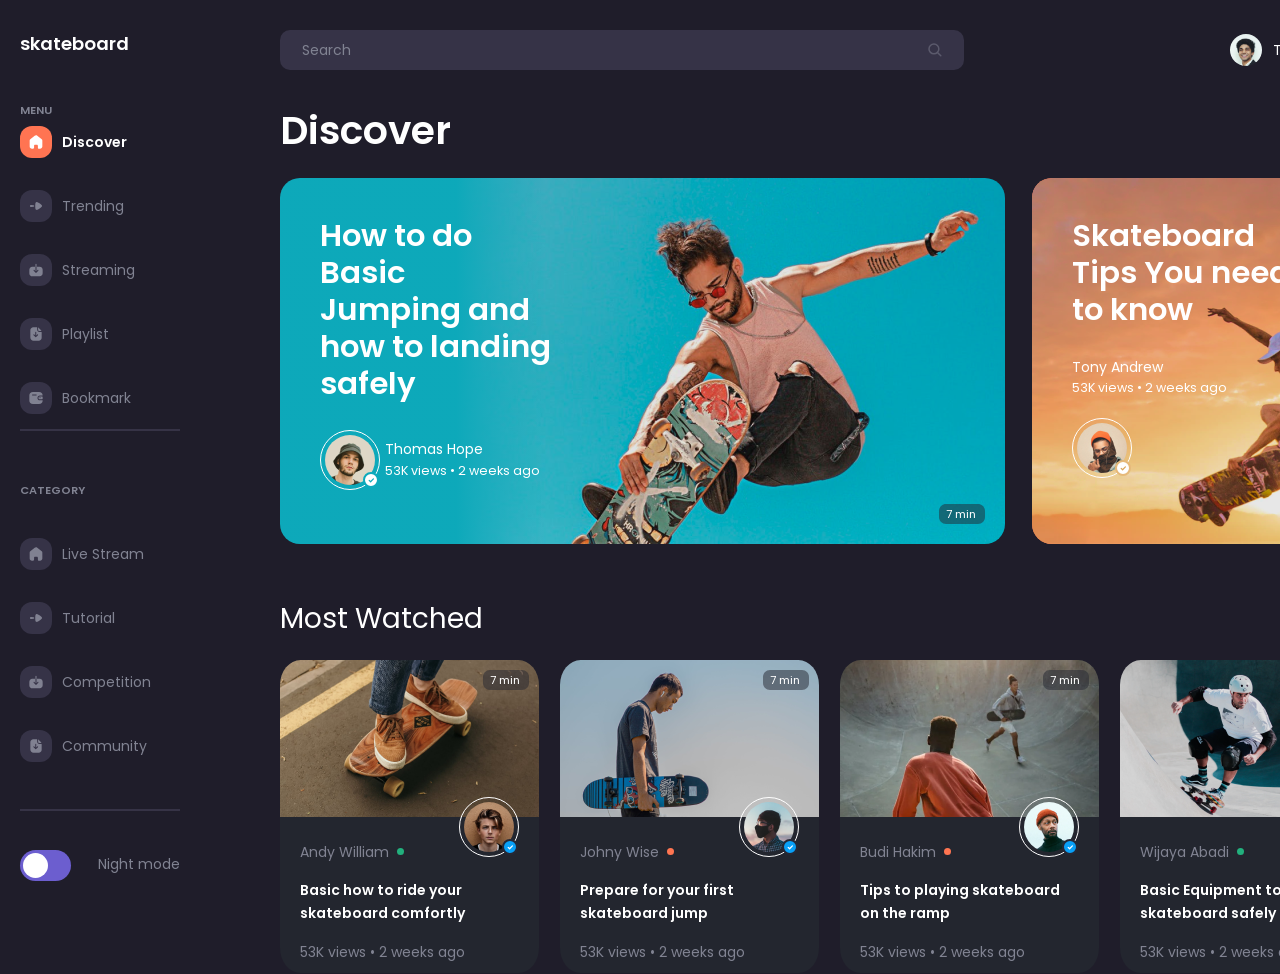
==== commit 122b04fd: "adaptive" ====
--- a/practic/index.html
+++ b/practic/index.html
@@ -5,9 +5,9 @@
     <meta name="viewport" content="width=device-width, initial-scale=1.0">
     <title>Document</title>
     <link rel="stylesheet" href="style.css">
-    
+    <script src="script.js" defer></script>
 </head>
-<body>
+<body id="newTopic">
     <div class="page">
         <div class="content">
             <div class="sidebar">
@@ -99,7 +99,7 @@
                     <div class = 'toggle-switch'>
                         <label>
                             <input type = 'checkbox'>
-                            <span class = 'slider'></span>
+                            <span id="myBtn" class = 'slider'></span>
                         </label>
                     </div>
                     <div class="bottom__text">
@@ -125,7 +125,7 @@
                             <pattern id="pattern0" patternContentUnits="objectBoundingBox" width="1" height="1">
                             <use xlink:href="#image0_43_83" transform="matrix(0.0045483 0 0 0.00469043 -1.6072 -0.25)"/>
                             </pattern>
-                            <image id="image0_43_83" width="800" height="533" xlink:href="[data-uri]"/>
+                            <image id="image0_43_83" width="800" height="533" xlink:href="[data-uri]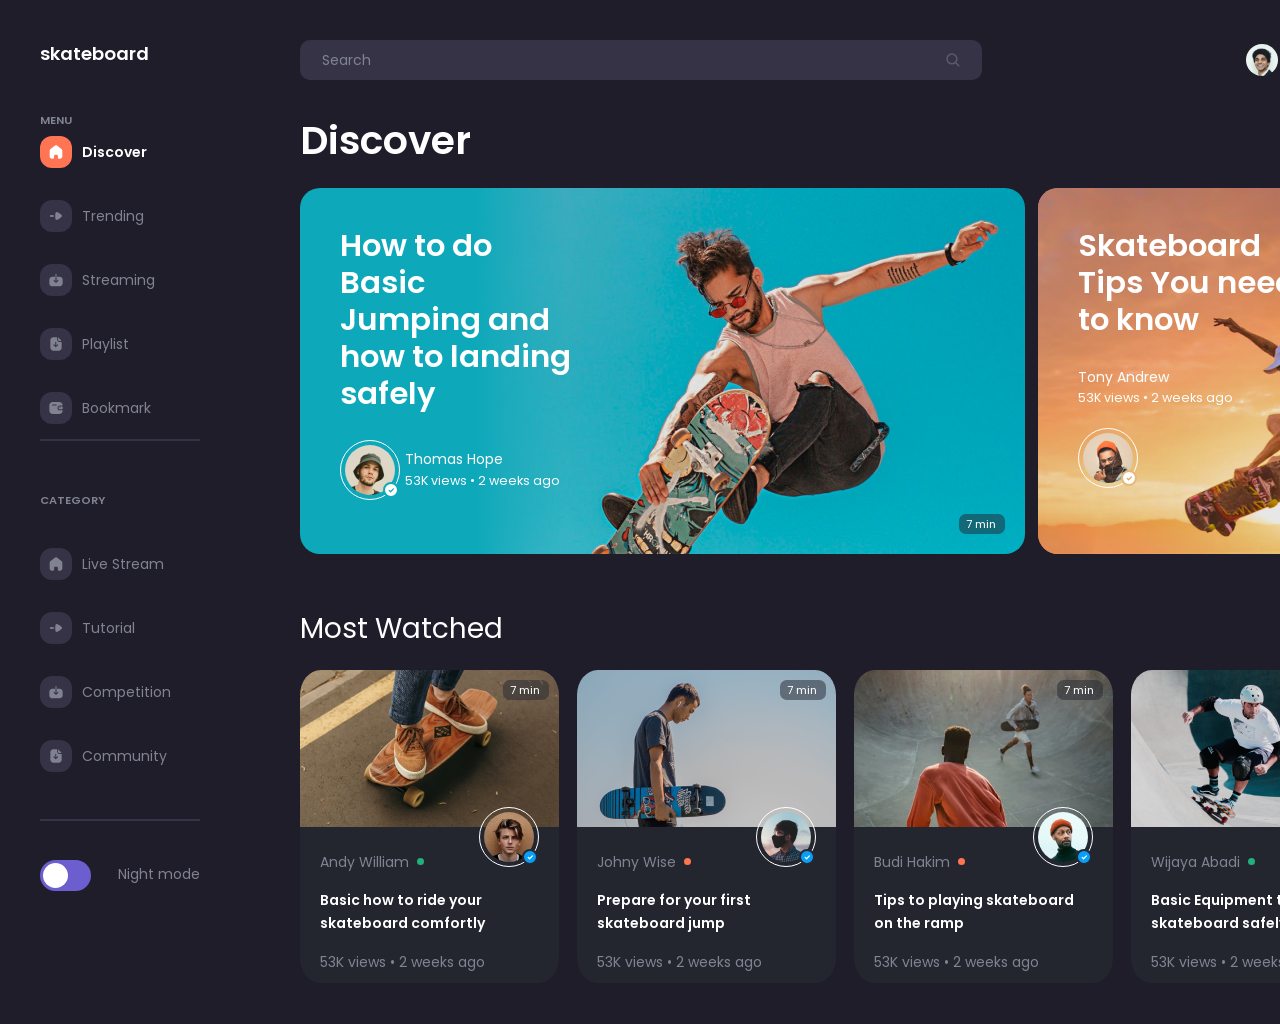
==== commit dbee0d79: "adaptive 2" ====
--- a/practic/index.html
+++ b/practic/index.html
@@ -109,6 +109,11 @@
             </div>
             <div class="mainContent">
                 <header>
+                    <div class="humburger">
+                        <svg xmlns="http://www.w3.org/2000/svg" x="0px" y="0px" width="100" height="100" viewBox="0 0 48 48">
+                            <path d="M 8 6 C 6.3550302 6 5 7.3550302 5 9 L 5 11 C 5 12.64497 6.3550302 14 8 14 L 40 14 C 41.64497 14 43 12.64497 43 11 L 43 9 C 43 7.3550302 41.64497 6 40 6 L 8 6 z M 8 8 L 40 8 C 40.56503 8 41 8.4349698 41 9 L 41 11 C 41 11.56503 40.56503 12 40 12 L 8 12 C 7.4349698 12 7 11.56503 7 11 L 7 9 C 7 8.4349698 7.4349698 8 8 8 z M 8 20 C 6.3550302 20 5 21.35503 5 23 L 5 25 C 5 26.64497 6.3550302 28 8 28 L 40 28 C 41.64497 28 43 26.64497 43 25 L 43 23 C 43 21.35503 41.64497 20 40 20 L 8 20 z M 8 22 L 40 22 C 40.56503 22 41 22.43497 41 23 L 41 25 C 41 25.56503 40.56503 26 40 26 L 8 26 C 7.4349698 26 7 25.56503 7 25 L 7 23 C 7 22.43497 7.4349698 22 8 22 z M 8 34 C 6.3550302 34 5 35.35503 5 37 L 5 39 C 5 40.64497 6.3550302 42 8 42 L 40 42 C 41.64497 42 43 40.64497 43 39 L 43 37 C 43 35.35503 41.64497 34 40 34 L 8 34 z M 8 36 L 40 36 C 40.56503 36 41 36.43497 41 37 L 41 39 C 41 39.56503 40.56503 40 40 40 L 8 40 C 7.4349698 40 7 39.56503 7 39 L 7 37 C 7 36.43497 7.4349698 36 8 36 z"></path>
+                        </svg>
+                    </div>
                     <div class="header__search">
                         <p>Search</p>
                         <svg xmlns="http://www.w3.org/2000/svg" width="14" height="14" viewBox="0 0 14 14" fill="none">
--- a/practic/style.css
+++ b/practic/style.css
@@ -12,18 +12,21 @@
 }
 
 body{
+    width: 100%;
+    max-width: 1440px;
     background-color: var(--page);
 }
 
 
 .page{
-    width: 100%;
-    max-width: 1360px;
-    margin-inline: 20px;
-    margin-top: 30px;
+    padding: 20px;
     font-family: Poppins;
     color: var(--noHighligh);
     font-weight: 400;
+    margin: 20px;
+    right: 30px;
+    margin-right: 30px;
+    padding-right: 30px;
 }
 
 .text_title{
@@ -112,8 +115,6 @@
 .sidebar__bottom{
     height: 31px;
     position: relative;
-    /* display: flex;
-    gap: 20px; */
 }
 
 .toggle-switch {
@@ -183,6 +184,7 @@
 }
 
 header{
+    width: 100%;
     height: 40px;
     display: flex;
     flex-direction: row;
@@ -243,7 +245,7 @@
 
 .card_upper{
     display: flex;
-    column-gap: 27px;
+    column-gap: 13px;
 }
 
 /*  blue card */
@@ -395,7 +397,7 @@
 .card_lower{
     display: grid;
     grid-template-columns: 259px 259px 259px 259px;
-    column-gap: 21px;
+    column-gap: 18px;
 }
 
 .card_man{
@@ -454,7 +456,6 @@
     display: flex;
     align-items: center;
     gap: 8px;
-    /* color: hsl(24, 44%, 78%); */
 }
 
 :root {
@@ -467,49 +468,68 @@
     --background:hsl(249, 16%, 24%);
 }
 
+.humburger{display: none;}
+
 @media screen and (max-width:1000px) {
 
-    .page{
-        width: 1000px;
-        margin: 20px;
+    .mainContent{width: 740px;}
+
+}
+
+@media screen and (max-width: 900px) {
+
+    .humburger{
+        display: flex;
+        flex-direction: column-reverse;
+        align-items: center;
+        width: 40px;
     }
 
-    .mainContent{
-        width: 740px;
-    }
-
-    .card_upper{
-        gap: 10px;
-    }
+    .sidebar{display: none}
+    
+}
+
+@media screen and (max-width: 750px) {
+
+    .card_big{width: 450px;}
+
+    .rectangle{width: 150%;}
 
     .card_lower{
-        column-gap: 13px;
-    }
-}
-
-@media screen and (max-width: 900px) {
-
-    .content{
+        grid-template-columns: 192.5px 192.5px 192.5px 192.5px;
         gap: 10px;
     }
     
-}
-
-@media screen and (max-width: 750px) {
-
-    .card_big{
-        width: 388px;
+    .card_man{height: 240px;}
+
+}
+
+@media screen and (max-width: 600px) {
+
+    .content{display: block;}
+
+    .card_big{width: 352px;}
+
+    .card_upper{justify-content: space-evenly;}
+    
+    header{display: flex;}
+    
+    .card_lower{
+        display: flex;
+        flex-direction: row;
+        flex-wrap: wrap;
+        justify-content: center;
+        gap: 10px;
     }
 
-    .rectangle{
-        width: 150%;
+    .content__header{
+        display: flex;
+        justify-content: center;
     }
 
-    
-}
-
-@media screen and (max-width: 600px) {
-
-    .sidebar{display: none}
-    
+    .cardLower__header{justify-content: center;}
+}
+
+.###{
+    transition: all 1s ease-in-out;
 }
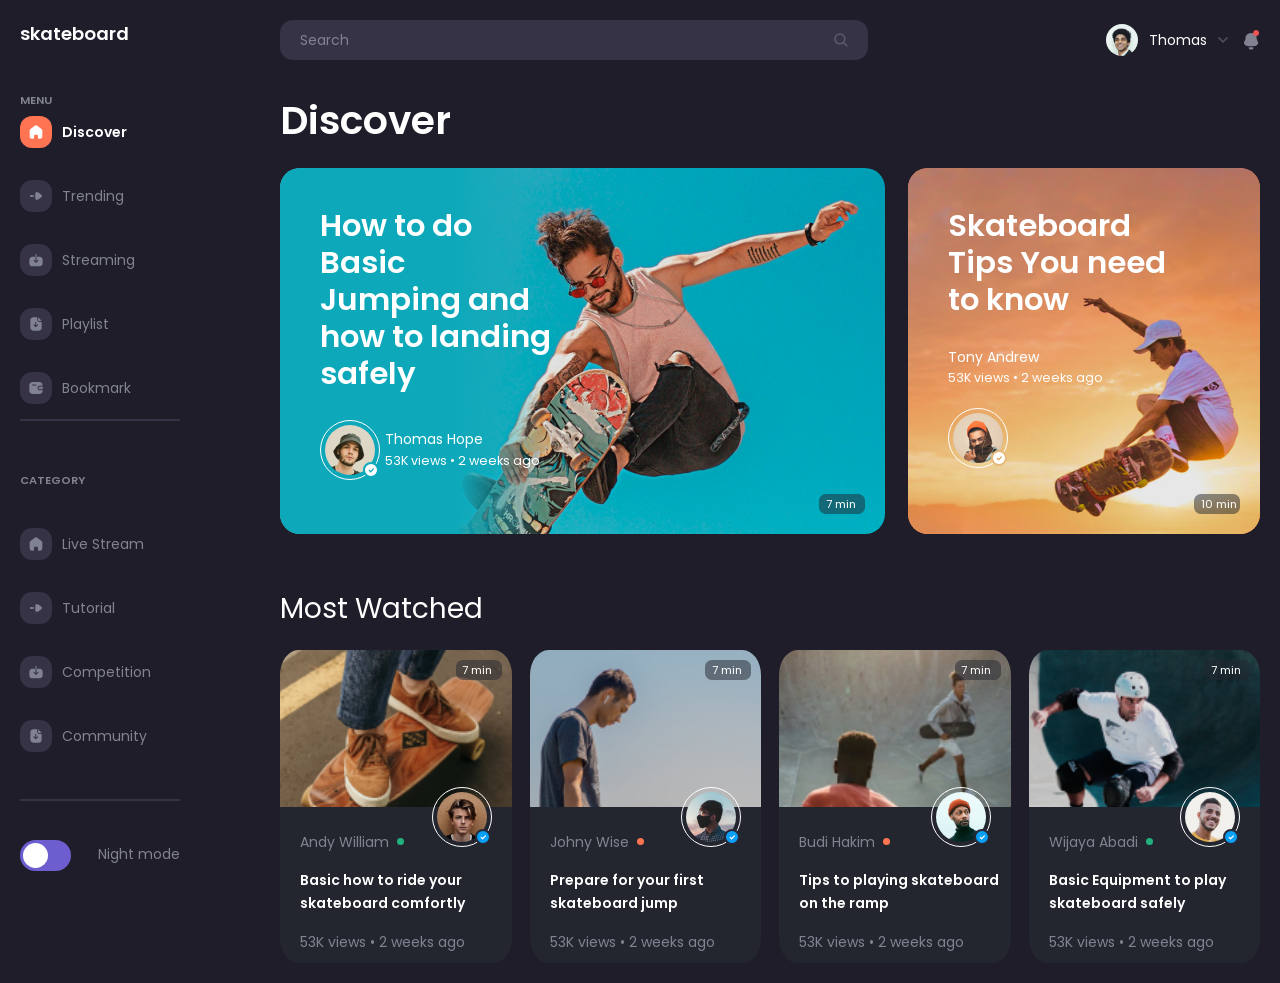
==== commit ba072226: "adaptive finish" ====
--- a/practic/index.html
+++ b/practic/index.html
@@ -9,7 +9,7 @@
 </head>
 <body id="newTopic">
     <div class="page">
-        <div class="content">
+        <!-- <div class="content"> -->
             <div class="sidebar">
                 <div class="sidebar__header">
                     <p class="text_title">skateboard</p>
@@ -203,7 +203,8 @@
                         <!-- оранжевая карта -->
                         <div class="card_small">
                             <div>
-                                <img class="cardImage" src="./image/image 3.png" alt="">
+                                <img class="cardImage orangeImage" src="./image/image 3.png" alt="">
+                                <!-- <dev class="rectandleOtange"></dev -->
                             </div>
                             <div class="card__minutes">
                                 <svg class="rectangle__minutes" xmlns="http://www.w3.org/2000/svg" width="46" height="20" viewBox="0 0 46 20" fill="none">
@@ -393,7 +394,7 @@
                    </div>
                 </div>
             </div>
-        </div>
+        <!-- </div> -->
     </div>
 </body>
 </html>
--- a/practic/style.css
+++ b/practic/style.css
@@ -12,21 +12,21 @@
 }
 
 body{
-    width: 100%;
-    max-width: 1440px;
     background-color: var(--page);
 }
 
-
 .page{
+    /* position: relative; */
+    width: 100%;
+    max-width: 1400px;
     padding: 20px;
     font-family: Poppins;
     color: var(--noHighligh);
     font-weight: 400;
-    margin: 20px;
-    right: 30px;
-    margin-right: 30px;
-    padding-right: 30px;
+    display: grid;
+    grid-template-columns: 160px auto;
+    column-gap: 100px;
+    padding-inline: 20px;
 }
 
 .text_title{
@@ -34,11 +34,11 @@
     font-weight: 600;
 }
 
-.content{
-    display: grid;
-    grid-template-columns: 160px 1100px;
+/* .content{
+    display: grid;
+    grid-template-columns: 160px auto;
     column-gap: 100px;
-}
+} */
 
 .sidebar{
     width: 160px;
@@ -193,8 +193,8 @@
 
 .header__search{
     background-color: var(--background);
-    border-radius: 10px;
-    width: 62%;
+    border-radius: 13px;
+    width: 60%;
     height: 100%;
     display: flex;
     flex-direction: row;
@@ -239,19 +239,20 @@
 
 .content__cards{
     display: grid;
-    grid-template-rows: 366px 369px;
+    grid-template-rows: 366px auto;
     row-gap: 61px;
 }
 
 .card_upper{
     display: flex;
-    column-gap: 13px;
+    column-gap: 23px;
 }
 
 /*  blue card */
 
 .card_big{
-    width: 725px;
+    width: 100%;
+    max-width: 725px;
     height: 366px;
     border-radius: 20px;
     overflow: hidden;
@@ -280,7 +281,7 @@
 }
 
 .cardImage{
-    aspect-ratio: 3/1;
+    aspect-ratio: 1/1;
     position: absolute;
     right: 0;
 }
@@ -339,6 +340,7 @@
 }
 
 .text_small{
+    position: relative;
     color: var(--highlight);
     font-size: 1rem;
     display: flex;
@@ -361,8 +363,10 @@
 /* оранжевая карта */
 
 .card_small{
+    width: 100%;
+    max-width: 352px;
     background-color: var(--orange);
-    width: 352px;
+    /* width: 352px; */
     height: 366px;
     border-radius: 20px;
     overflow: hidden;
@@ -370,6 +374,15 @@
     cursor: pointer;
 }
 
+.rectandleOtange{
+    display: none;
+}
+
+.cardOrange{
+    top: -40px;
+    aspect-ratio: 2.5/2.5;
+}
+
 .text_orange{
     display: flex;
     flex-direction: column-reverse;
@@ -396,7 +409,8 @@
 
 .card_lower{
     display: grid;
-    grid-template-columns: 259px 259px 259px 259px;
+    grid-template-columns: auto auto auto auto;
+    /* grid-template-columns: 259px 259px 259px 259px; */
     column-gap: 18px;
 }
 
@@ -419,8 +433,10 @@
 }
 
 .bacground__image{
+    aspect-ratio: 1/1;
     object-fit: cover;
     width: 100%;
+    
 }
 /* кнопка с минутами для нижних */
 .lower__minutes{
@@ -470,13 +486,28 @@
 
 .humburger{display: none;}
 
+
+
 @media screen and (max-width:1000px) {
 
-    .mainContent{width: 740px;}
-
+    .page{
+        width: 100%;
+        /* padding-inline: 5%; */
+    }
+    .mainContent{width: 100%;}
+
+    .rectangle{width: 150%;}
+
+    .card_man{height: px;}
+
+    .bacground__image{
+        width: 140%;
+    }
 }
 
 @media screen and (max-width: 900px) {
+
+    .page{display: block;}
 
     .humburger{
         display: flex;
@@ -484,33 +515,35 @@
         align-items: center;
         width: 40px;
     }
-
     .sidebar{display: none}
     
 }
 
 @media screen and (max-width: 750px) {
 
-    .card_big{width: 450px;}
-
-    .rectangle{width: 150%;}
-
-    .card_lower{
+    /* .card_big{max-width: 450px;} */
+
+    /* .card_lower{
         grid-template-columns: 192.5px 192.5px 192.5px 192.5px;
         gap: 10px;
-    }
-    
-    .card_man{height: 240px;}
+    } */
+
+    .profile__name{display: none;}
 
 }
 
 @media screen and (max-width: 600px) {
 
-    .content{display: block;}
-
-    .card_big{width: 352px;}
-
-    .card_upper{justify-content: space-evenly;}
+    .orangeImage{width: 100%;}
+
+    .card_upper{flex-direction: column;
+        row-gap: 10px;}
+
+    .content__cards{grid-template-rows:auto auto ;}
+
+    .card_small{max-width: 725px;}
+
+    .rectangle{width: 0;}
     
     header{display: flex;}
     
@@ -521,12 +554,12 @@
         justify-content: center;
         gap: 10px;
     }
-
+    
     .content__header{
         display: flex;
         justify-content: center;
     }
-
+    
     .cardLower__header{justify-content: center;}
 }
 
